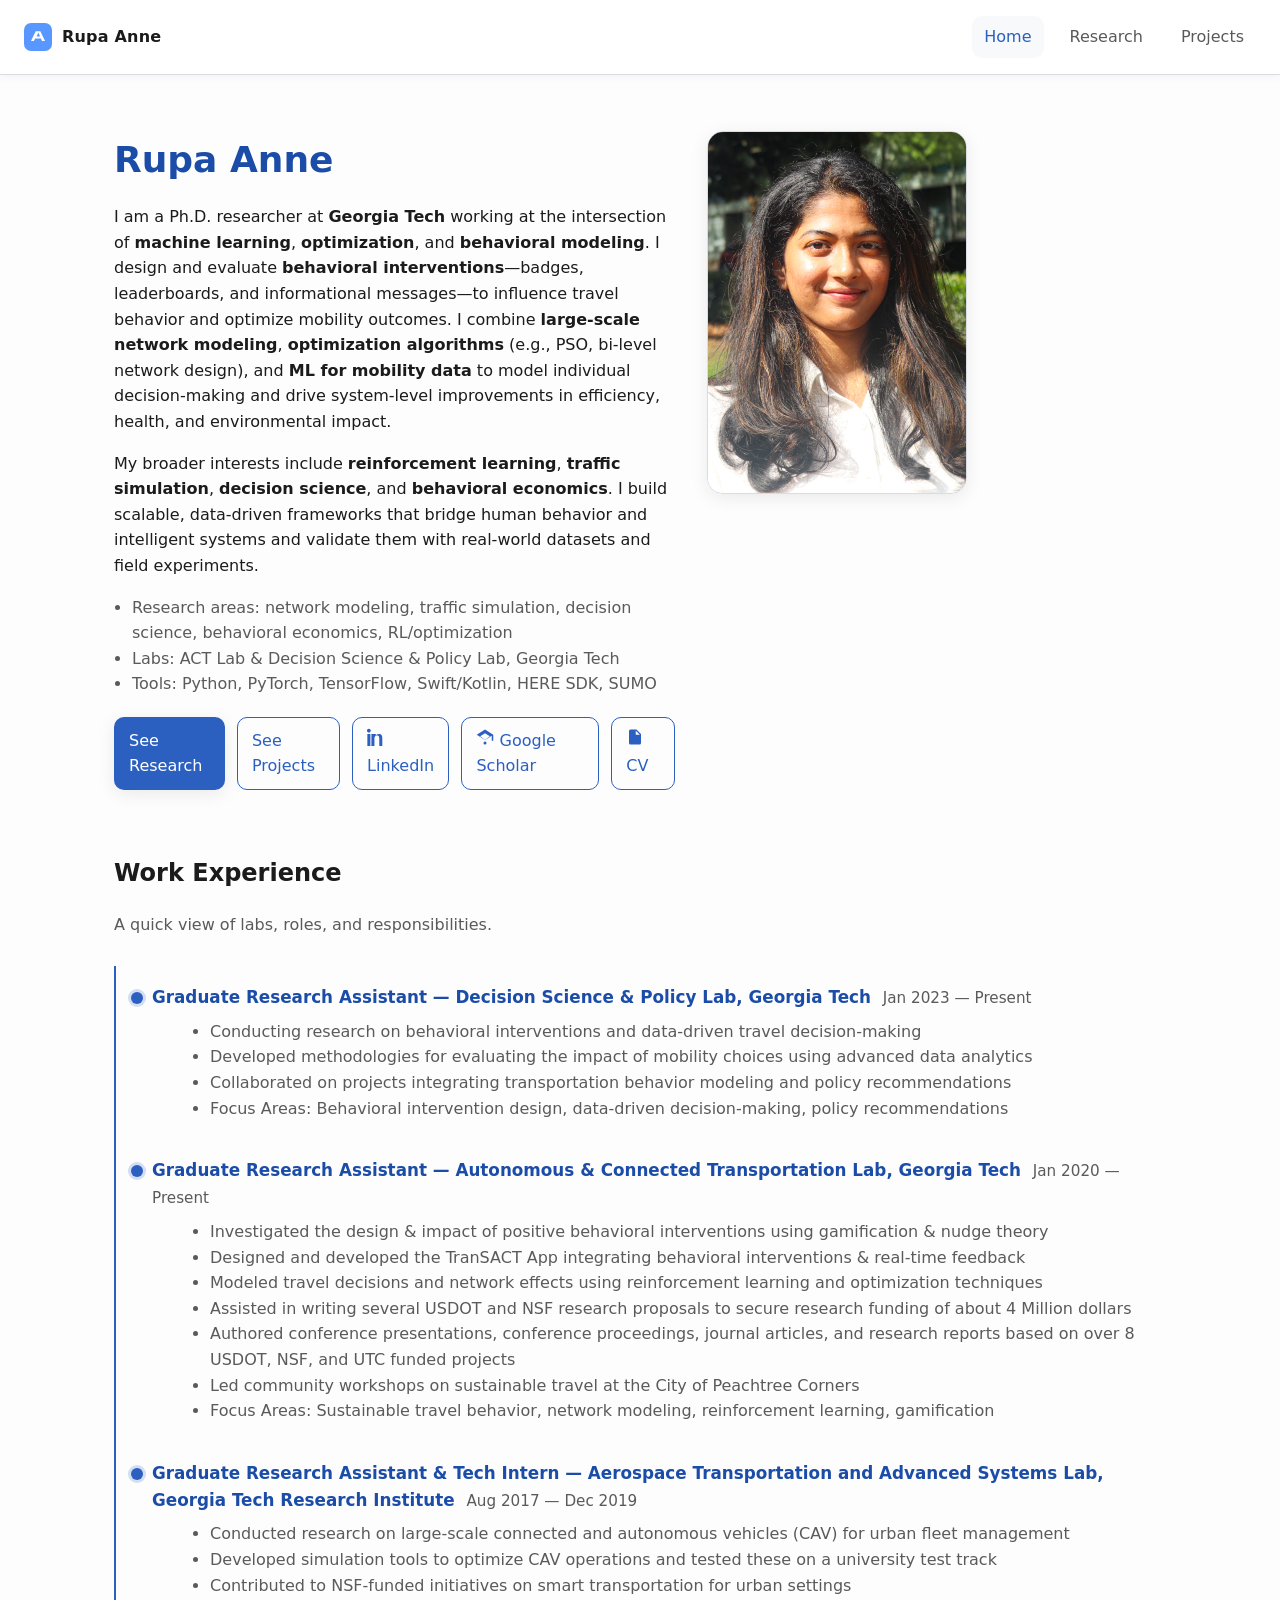
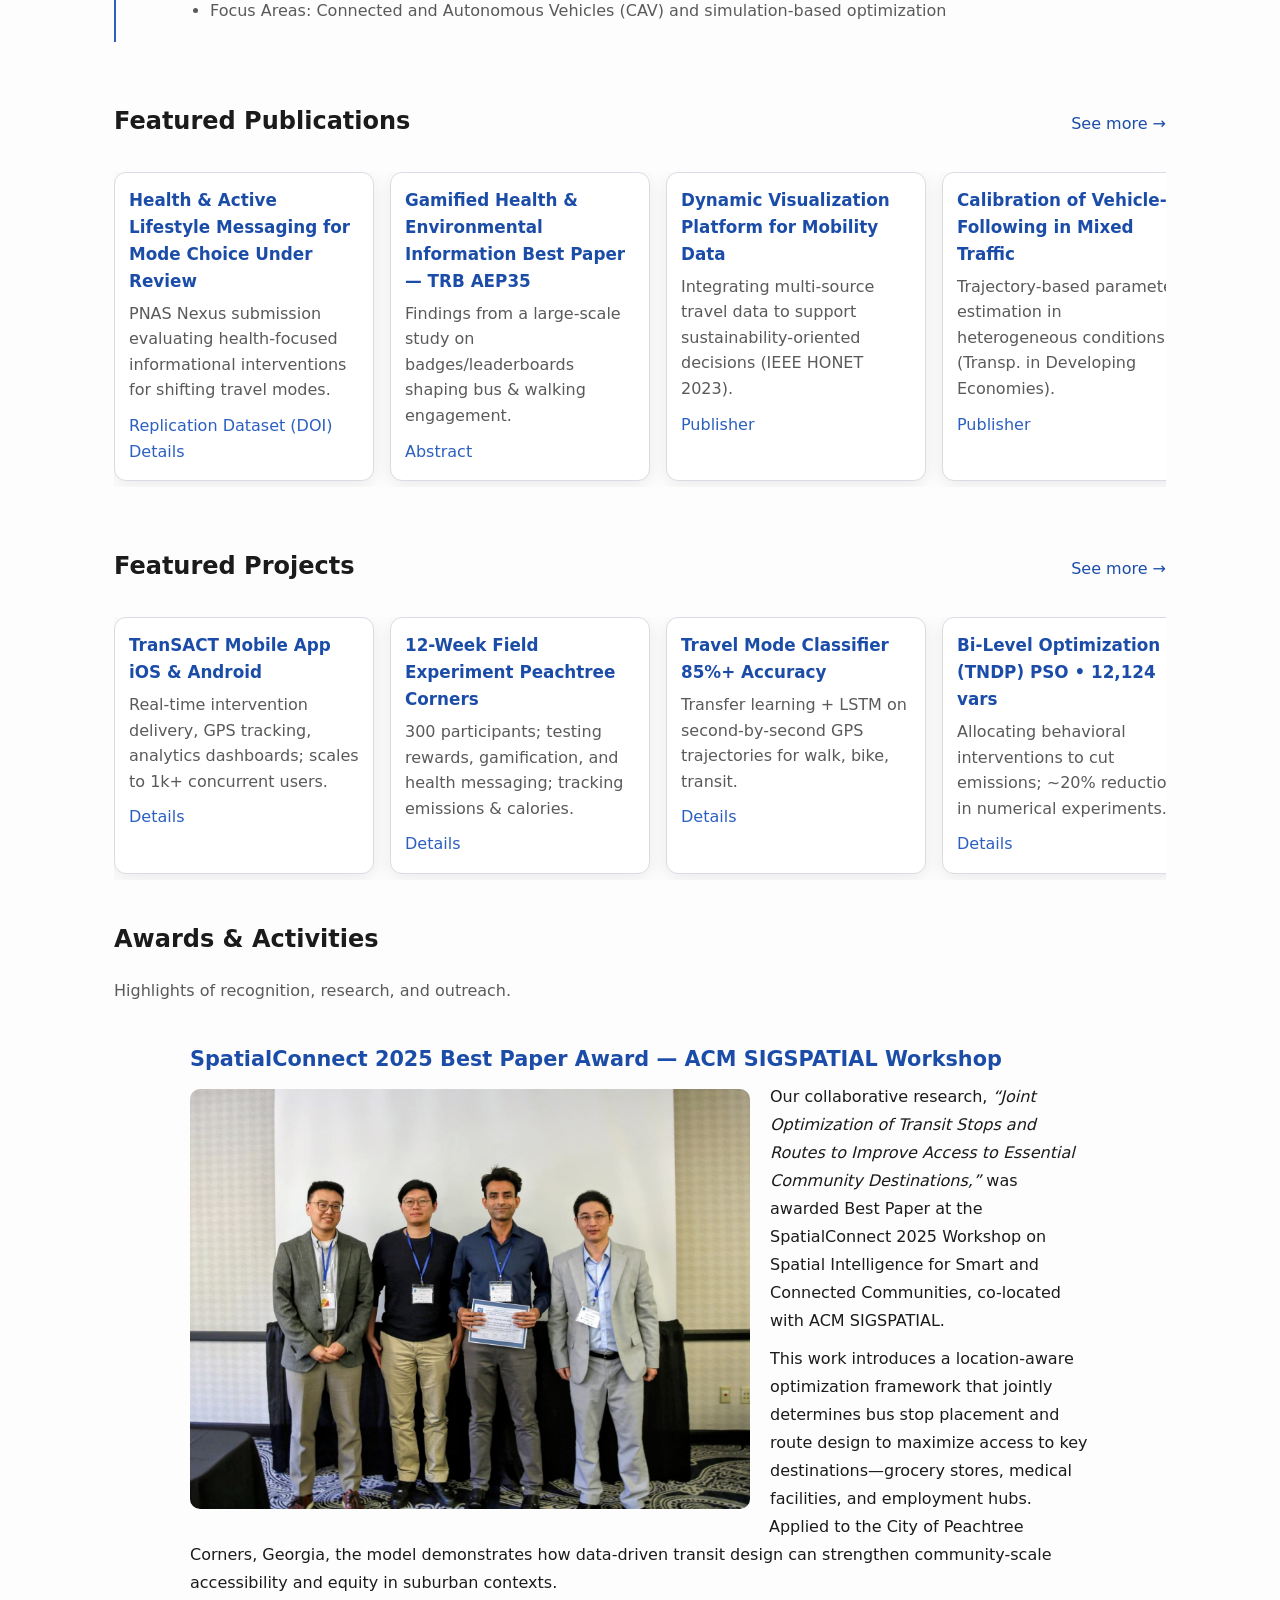
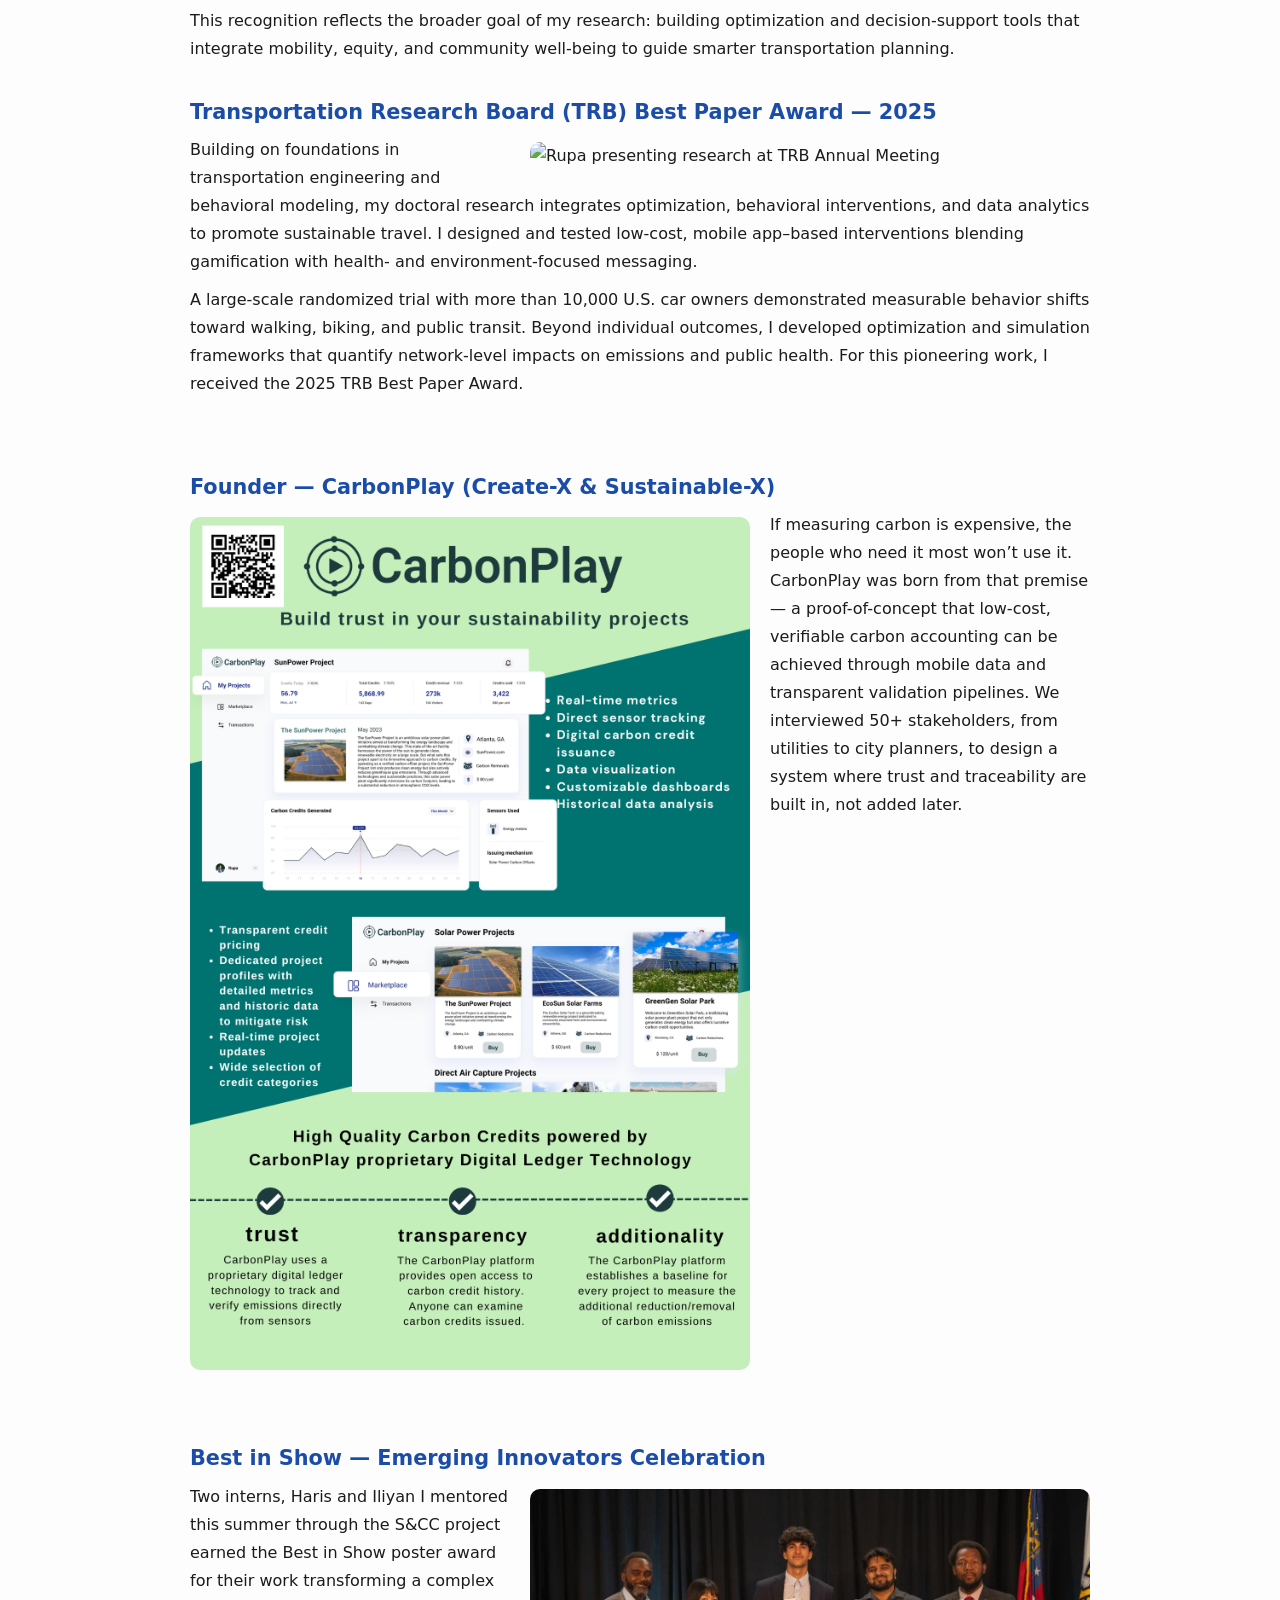
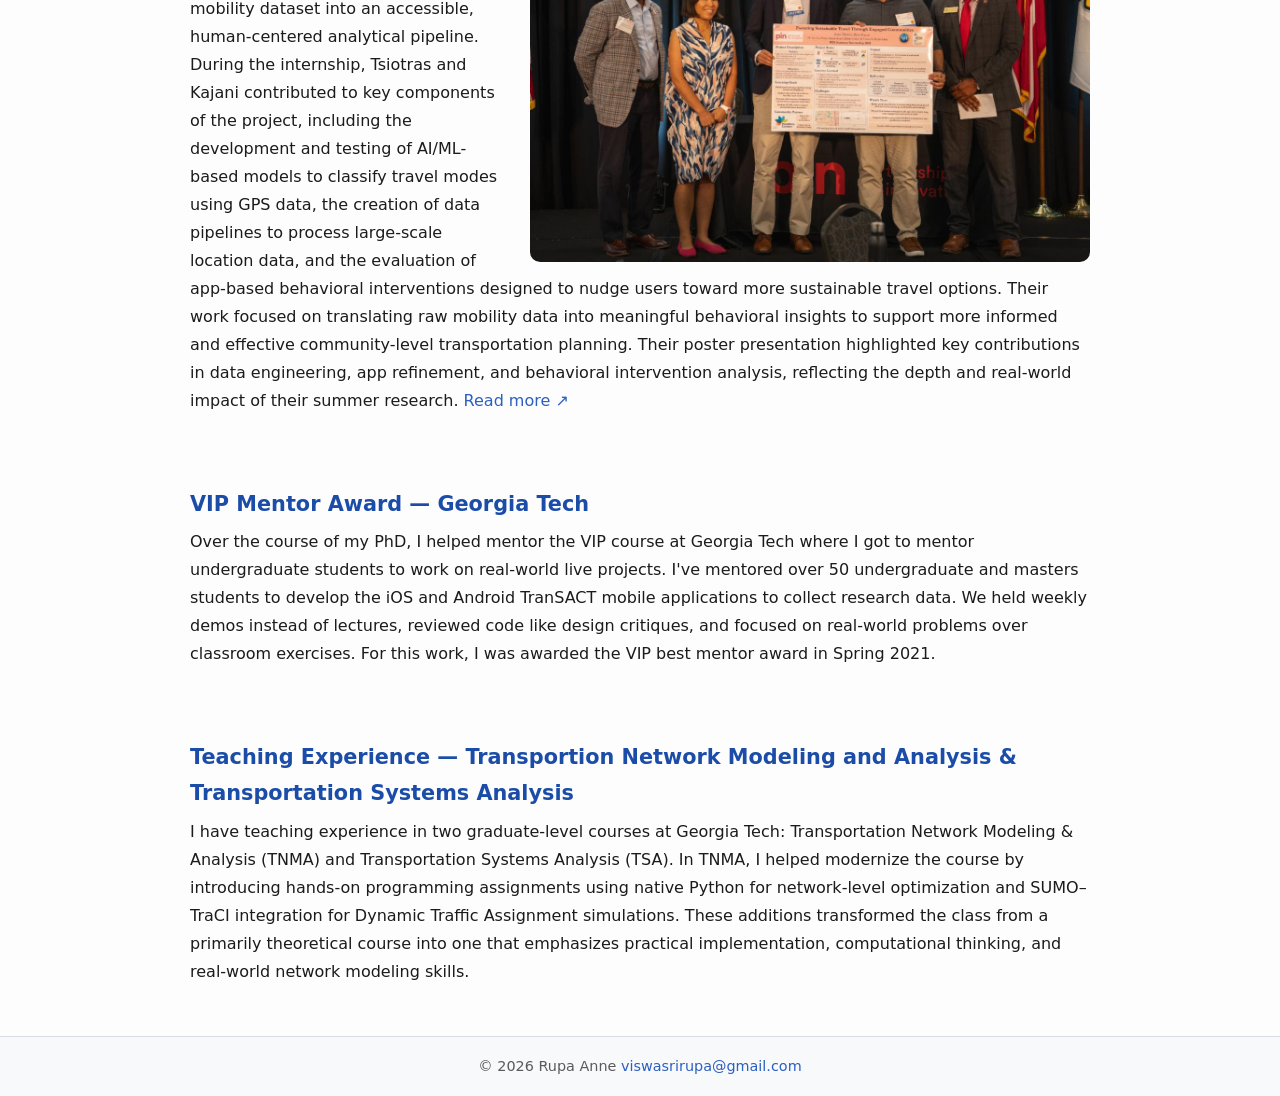
==== index.html @ 9911a175 "Initial commit" ====
<!doctype html>
<html lang="en">
<head>
  <meta charset="utf-8" />
  <meta name="viewport" content="width=device-width, initial-scale=1" />
  <title>Rupa Anne — Portfolio</title>
  <meta name="description" content="Georgia Tech PhD — research, projects, and publications in behavioral interventions, mobility, and optimization." />
  <link rel="preload" href="assets/logo.svg" as="image">
  <link rel="stylesheet" href="styles.css" />
  <link rel="icon" href="favicon.ico" />
  <meta property="og:title" content="Rupa Anne — Portfolio" />
  <meta property="og:description" content="Research, projects, publications." />
  <meta property="og:type" content="website" />
  <meta property="og:url" content="https://YOUR_USERNAME.github.io/" />

</head>
<body>
  <header class="site-header">
    <a class="brand" href="index.html">
      <img src="assets/logo.svg" alt="" class="logo" />
      <span>Rupa Anne</span>
    </a>
    <nav class="nav">
      <a class="nav-link active" href="index.html">Home</a>
      <a class="nav-link" href="research.html">Research</a>
      <a class="nav-link" href="projects.html">Projects</a>
    </nav>
  </header>

  <main>
    <!-- Hero / Overview -->
    <section class="hero">
      <div class="hero-left">
        <h1>Rupa Anne</h1>
        <p style="margin: 16px 0;">
            I am a Ph.D. researcher at <strong>Georgia Tech</strong> working at the intersection of
            <strong>machine learning</strong>, <strong>optimization</strong>, and <strong>behavioral modeling</strong>.
            I design and evaluate <strong>behavioral interventions</strong>&mdash;badges, leaderboards, and informational
            messages&mdash;to influence travel behavior and optimize mobility outcomes. I combine
            <strong>large-scale network modeling</strong>, <strong>optimization algorithms</strong>
            (e.g., PSO, bi-level network design), and <strong>ML for mobility data</strong> to model individual decision-making
            and drive system-level improvements in efficiency, health, and environmental impact.
        </p>
        
        <p style="margin: 16px 0;">
            My broader interests include <strong>reinforcement learning</strong>, <strong>traffic simulation</strong>,
            <strong>decision science</strong>, and <strong>behavioral economics</strong>. I build scalable, data-driven
            frameworks that bridge human behavior and intelligent systems and validate them with real-world datasets
            and field experiments.
        </p>
        <ul class="quick-facts">
          <li>Research areas: network modeling, traffic simulation, decision science, behavioral economics, RL/optimization</li>
          <li>Labs: ACT Lab & Decision Science & Policy Lab, Georgia Tech</li>
          <li>Tools: Python, PyTorch, TensorFlow, Swift/Kotlin, HERE SDK, SUMO</li>
        </ul>
        <div class="cta-row">
          <a class="btn btn-primary" href="research.html">See Research</a>
          <a class="btn btn-outline" href="projects.html">See Projects</a>
          <!-- LinkedIn -->
          <a class="btn btn-icon" href="https://www.linkedin.com/in/viswasrirupaanne" target="_blank">
            <svg xmlns="http://www.w3.org/2000/svg" width="18" height="18" viewBox="0 0 24 24" fill="currentColor">
              <path d="M4.98 3.5C4.98 4.88 3.87 6 2.5 6S0 4.88 0 3.5 1.12 1 2.5 1 4.98 2.12 4.98 3.5zM.5 8h4v16h-4V8zm7.5 0h3.8v2.2h.1c.5-1 1.8-2.2 3.8-2.2 4 0 4.7 2.6 4.7 6v10h-4v-9c0-2.2 0-5-3.1-5s-3.4 2.4-3.4 4.9v9.1h-4V8z"/>
            </svg>
            LinkedIn
          </a>

          <!-- Google Scholar -->
          <a class="btn btn-icon" href="https://scholar.google.com/citations?user=IGZ0QU8AAAAJ&hl=en" target="_blank">
            <svg xmlns="http://www.w3.org/2000/svg" width="18" height="18" fill="currentColor" viewBox="0 0 24 24">
              <path d="M12 2L1 9l11 7 9-5.73V17h2V9L12 2zm0 13.5L5.5 11 12 7l6.5 4L12 15.5z"/>
              <circle cx="12" cy="20" r="2"/>
            </svg>
            Google Scholar
          </a>

          <!-- CV -->
          <a class="btn btn-icon" href="assets/CV.pdf" target="_blank">
            <svg xmlns="http://www.w3.org/2000/svg" width="18" height="18" fill="currentColor" viewBox="0 0 24 24">
              <path d="M14 2H6a2 2 0 0 0-2 2v16a2 2 0 0 0 2 2h12a2 2 0 0 0 2-2V8l-6-6zM13 9V3.5L18.5 9H13z"/>
            </svg>
            CV
          </a>
        </div>
      </div>
      <div class="hero-right">
        <img src="assets/avatar.png" alt="Portrait of Rupa Anne" class="avatar"/>
      </div>
    </section>

    <!-- Work Experience Timeline -->
    <section class="section">
      <div class="section-head">
        <h2>Work Experience</h2>
        <p class="muted">A quick view of labs, roles, and responsibilities.</p>
      </div>
      <div class="timeline">
        <!-- One item per experience; newest first -->
        <article class="tl-item">
          <div class="dot" aria-hidden="true"></div>
          <div class="tl-content">
            <h3>Graduate Research Assistant — Decision Science &amp; Policy Lab, Georgia Tech <span class="when">Jan 2023 — Present</span></h3>
            <ul>
              <li>Conducting research on behavioral interventions and data-driven travel decision-making</li>
              <li>Developed methodologies for evaluating the impact of mobility choices using advanced data analytics</li>
              <li>Collaborated on projects integrating transportation behavior modeling and policy recommendations</li>
              <li>Focus Areas: Behavioral intervention design, data-driven decision-making, policy recommendations</li>
            </ul>
          </div>
        </article>
        <article class="tl-item">
          <div class="dot" aria-hidden="true"></div>
          <div class="tl-content">
            <h3>Graduate Research Assistant — Autonomous &amp; Connected Transportation Lab, Georgia Tech <span class="when">Jan 2020 — Present</span></h3>
            <ul>
              <li>Investigated the design & impact of positive behavioral interventions using gamification & nudge theory</li>
              <li>Designed and developed the TranSACT App integrating behavioral interventions & real-time feedback</li>
              <li>Modeled travel decisions and network effects using reinforcement learning and optimization techniques</li>
              <li>Assisted in writing several USDOT and NSF research proposals to secure research funding of about 4 Million dollars</li>
              <li>Authored conference presentations, conference proceedings, journal articles, and research reports based on over 8 USDOT, NSF, and UTC funded projects</li>
              <li>Led community workshops on sustainable travel at the City of Peachtree Corners</li>
              <li>Focus Areas: Sustainable travel behavior, network modeling, reinforcement learning, gamification</li>
            </ul>
          </div>
        </article>
        <article class="tl-item">
          <div class="dot" aria-hidden="true"></div>
          <div class="tl-content">
            <h3>Graduate Research Assistant &amp; Tech Intern — Aerospace Transportation and Advanced Systems Lab, Georgia Tech Research Institute <span class="when">Aug 2017 — Dec 2019</span></h3>
            <ul>
              <li>Conducted research on large-scale connected and autonomous vehicles (CAV) for urban fleet management</li>
              <li>Developed simulation tools to optimize CAV operations and tested these on a university test track</li>
              <li>Contributed to NSF-funded initiatives on smart transportation for urban settings</li>
              <li>Focus Areas: Connected and Autonomous Vehicles (CAV) and simulation-based optimization</li>
            </ul>
          </div>
        </article>
      </div>
    </section>

    <!-- Featured Publications (horizontal scroll) -->
    <section class="section">
      <div class="section-head row-between">
        <h2>Featured Publications</h2>
        <a class="see-more" href="research.html">See more →</a>
      </div>
      <div class="h-scroll" role="region" aria-label="Featured publications">
        <!-- Card 1: PNAS Nexus submission + dataset -->
        <article class="card">
          <div class="card-body">
            <h3 class="card-title">
              Health &amp; Active Lifestyle Messaging for Mode Choice
              <span class="badge">Under Review</span>
            </h3>
            <p class="card-text">PNAS Nexus submission evaluating health-focused informational interventions for shifting travel modes.</p>
            <div class="card-actions">
              <a class="btn btn-link" href="https://doi.org/10.7910/DVN/Y8HFXW" target="_blank" rel="noopener">Replication Dataset (DOI)</a>
              <a class="btn btn-link" href="research.html#peer-reviewed-journal-articles">Details</a>
            </div>
          </div>
        </article>

        <!-- Card 2: TRB Best Paper -->
        <article class="card">
          <div class="card-body">
            <h3 class="card-title">
              Gamified Health &amp; Environmental Information
              <span class="badge">Best Paper — TRB AEP35</span>
            </h3>
            <p class="card-text">Findings from a large-scale study on badges/leaderboards shaping bus &amp; walking engagement.</p>
            <a class="btn btn-link" href="research.html#conference-papers--presentations">Abstract</a>
          </div>
        </article>

        <!-- Card 3: IEEE HONET 2023 -->
        <article class="card">
          <div class="card-body">
            <h3 class="card-title">Dynamic Visualization Platform for Mobility Data</h3>
            <p class="card-text">Integrating multi-source travel data to support sustainability-oriented decisions (IEEE HONET 2023).</p>
            <a class="btn btn-link" href="research.html#conference-papers--presentations">Publisher</a>
          </div>
        </article>

        <!-- Card 4: Vehicle-following calibration -->
        <article class="card">
          <div class="card-body">
            <h3 class="card-title">Calibration of Vehicle-Following in Mixed Traffic</h3>
            <p class="card-text">Trajectory-based parameter estimation in heterogeneous conditions (Transp. in Developing Economies).</p>
            <a class="btn btn-link" href="research.html#peer-reviewed-journal-articles">Publisher</a>
          </div>
        </article>
      </div>
    </section>

    <!-- Featured Projects (horizontal scroll) -->
    <section class="section">
      <div class="section-head row-between">
        <h2>Featured Projects</h2>
        <a class="see-more" href="projects.html">See more →</a>
      </div>
      <div class="h-scroll" role="region" aria-label="Featured projects">
        <!-- Card: TranSACT -->
        <article class="card">
          <!-- <img class="card-media" src="assets/thumbs/transact.jpg" alt="TranSACT app screenshot (placeholder)" /> -->
          <div class="card-body">
            <h3 class="card-title">
              TranSACT Mobile App
              <span class="badge">iOS &amp; Android</span>
            </h3>
            <p class="card-text">Real-time intervention delivery, GPS tracking, analytics dashboards; scales to 1k+ concurrent users.</p>
            <a class="btn btn-link" href="projects.html#transact">Details</a>
          </div>
        </article>

        <!-- Card: Field Experiment -->
        <article class="card">
          <!-- <img class="card-media" src="assets/thumbs/field-experiment.jpg" alt="TranSACT field experiment thumbnail (placeholder)" /> -->
          <div class="card-body">
            <h3 class="card-title">
              12-Week Field Experiment
              <span class="badge">Peachtree Corners</span>
            </h3>
            <p class="card-text">300 participants; testing rewards, gamification, and health messaging; tracking emissions &amp; calories.</p>
            <a class="btn btn-link" href="projects.html#field-experiment">Details</a>
          </div>
        </article>

        <!-- Card: Mode Classifier -->
        <article class="card">
          <!-- <img class="card-media" src="assets/thumbs/tl-classifier.jpg" alt="Transfer learning classifier thumbnail (placeholder)" /> -->
          <div class="card-body">
            <h3 class="card-title">
              Travel Mode Classifier
              <span class="badge">85%+ Accuracy</span>
            </h3>
            <p class="card-text">Transfer learning + LSTM on second-by-second GPS trajectories for walk, bike, transit.</p>
            <a class="btn btn-link" href="projects.html#mode-classifier">Details</a>
          </div>
        </article>

        <!-- Card: Bi-level Optimization -->
        <article class="card">
          <!-- <img class="card-media" src="assets/thumbs/tndp.jpg" alt="Optimization network thumbnail (placeholder)" /> -->
          <div class="card-body">
            <h3 class="card-title">
              Bi-Level Optimization (TNDP)
              <span class="badge">PSO • 12,124 vars</span>
            </h3>
            <p class="card-text">Allocating behavioral interventions to cut emissions; ~20% reduction in numerical experiments.</p>
            <a class="btn btn-link" href="projects.html#tndp">Details</a>
          </div>
        </article>

        <!-- Card: RL in SUMO -->
        <article class="card">
          <!-- <img class="card-media" src="assets/thumbs/sumo-rl.jpg" alt="SUMO RL thumbnail (placeholder)" /> -->
          <div class="card-body">
            <h3 class="card-title">
              RL-Based Dynamic Interventions
              <span class="badge">SUMO • DDPG</span>
            </h3>
            <p class="card-text">Personalized interventions every 15 minutes; ~15% efficiency gain &amp; ~25% CO₂ reduction (sim).</p>
            <a class="btn btn-link" href="projects.html#sumo-rl">Details</a>
          </div>
        </article>
      </div>
    </section>

    <!-- Awards & Activities -->
    <section class="section" id="awards">
      <div class="section-head">
        <h2>Awards &amp; Activities</h2>
        <p class="muted">Highlights of recognition, research, and outreach.</p>
      </div>

      <div class="narratives">
        <article class="narrative-entry">
          <h3>SpatialConnect 2025 Best Paper Award — ACM SIGSPATIAL Workshop</h3>
          <img src="assets/awards/spatialconnect-best-paper-2025.png"
               alt="Presenting award-winning transit optimization research at SpatialConnect 2025">
          <p>
            Our collaborative research, <em>“Joint Optimization of Transit Stops and Routes to Improve Access to Essential Community
            Destinations,”</em> was awarded Best Paper at the SpatialConnect 2025 Workshop on Spatial Intelligence for Smart and Connected
            Communities, co-located with ACM SIGSPATIAL.
          </p>
          <p>
            This work introduces a location-aware optimization framework that jointly determines bus stop placement and route design to
            maximize access to key destinations—grocery stores, medical facilities, and employment hubs. Applied to the City of Peachtree
            Corners, Georgia, the model demonstrates how data-driven transit design can strengthen community-scale accessibility and
            equity in suburban contexts.
          </p>
          <p>
            This recognition reflects the broader goal of my research: building optimization and decision-support tools that integrate
            mobility, equity, and community well-being to guide smarter transportation planning.
          </p>
        </article>
      </div>

      <div class="narratives">
        <article class="narrative-entry">
          <h3>Transportation Research Board (TRB) Best Paper Award — 2025</h3>
          <img src="assets/awards/trb-best-paper-2025.png" class="right" alt="Rupa presenting research at TRB Annual Meeting">
          <p>
            Building on foundations in transportation engineering and behavioral modeling,
            my doctoral research integrates optimization, behavioral interventions, and data analytics to promote sustainable travel.
            I designed and tested low-cost, mobile app–based interventions blending gamification with health- and environment-focused messaging.
          </p>
          <p>
            A large-scale randomized trial with more than 10,000 U.S. car owners demonstrated measurable behavior shifts toward walking,
            biking, and public transit. Beyond individual outcomes, I developed optimization and simulation frameworks that quantify
            network-level impacts on emissions and public health. For this pioneering work, I received the 2025 TRB Best Paper Award.
          </p>
        </article>

        <article class="narrative-entry">
          <h3>Founder — CarbonPlay (Create-X &amp; Sustainable-X)</h3>
          <img src="assets/carbonplay.png" alt="Whiteboard sketches from CarbonPlay concept">
          <p>
            If measuring carbon is expensive, the people who need it most won’t use it.
            CarbonPlay was born from that premise — a proof-of-concept that low-cost, verifiable carbon accounting can be achieved through
            mobile data and transparent validation pipelines. We interviewed 50+ stakeholders, from utilities to city planners, to design
            a system where trust and traceability are built in, not added later.
          </p>
        </article>

        <article class="narrative-entry">
          <h3>Best in Show — Emerging Innovators Celebration</h3>
          <img src="assets/awards/pin-intern-award-2025.jpg" class="right" alt="PIN Intern Award">
          <p>
            Two interns, Haris and Iliyan I mentored this summer through the S&CC project earned the Best in Show poster award for their work transforming a complex mobility dataset into an accessible, human-centered analytical pipeline. 
            During the internship, Tsiotras and Kajani contributed to key components of the project, including the development and testing of AI/ML-based models to classify travel modes using GPS data, the creation of data pipelines to process large-scale location data, and the evaluation of app-based behavioral interventions designed to nudge users toward more sustainable travel options. 
            Their work focused on translating raw mobility data into meaningful behavioral insights to support more informed and effective community-level transportation planning. Their poster presentation highlighted key contributions in data engineering, app refinement, and behavioral intervention analysis, reflecting the depth and real-world impact of their summer research.
            <a href="https://www.isye.gatech.edu/news/isye-undergraduates-earn-top-honors-emerging-innovators-celebration" target="_blank">Read more ↗</a>
          </p>
        </article>

        <article class="narrative-entry">
          <h3>VIP Mentor Award — Georgia Tech</h3>
          <p>
            Over the course of my PhD, I helped mentor the VIP course at Georgia Tech where I got to mentor undergraduate students to work on real-world live projects.
            I've mentored over 50 undergraduate and masters students to develop the iOS and Android TranSACT mobile applications to collect research data.
            We held weekly demos instead of lectures, reviewed code like design critiques, and focused on real-world problems
            over classroom exercises. 
            For this work, I was awarded the VIP best mentor award in Spring 2021. 
          </p>
        </article>

        <article class="narrative-entry">
          <h3>Teaching Experience — Transportion Network Modeling and Analysis & Transportation Systems Analysis</h3>
          <p>
            I have teaching experience in two graduate-level courses at Georgia Tech: Transportation Network Modeling & Analysis (TNMA) and Transportation Systems Analysis (TSA). 
            In TNMA, I helped modernize the course by introducing hands-on programming assignments using native Python for network-level optimization and SUMO–TraCI integration for Dynamic Traffic Assignment simulations. 
            These additions transformed the class from a primarily theoretical course into one that emphasizes practical implementation, computational thinking, and real-world network modeling skills.
          </p>
        </article>
      </div>
    </section>
  </main>

  <footer class="site-footer">
    © <span id="year"></span> Rupa Anne <a href="mailto:viswasrirupa@gmail.com">viswasrirupa@gmail.com</a>
  </footer>

  <script src="script.js"></script>
</body>
</html>
---- styles.css ----
/* ----- Theme: clean, white with blue accents ----- */
:root{
    --bg: #fdfdfd;
    --panel: #f8f9fb;
    --elev: #f0f2f7;
    --text: #1b1b1b;
    --muted: #5a5a5a;
    --blue: #2b5fc0;
    --blue-2: #1b4da8;
    --card: #ffffff;
    --border: #d9dce3;
    --shadow: 0 4px 18px rgba(0,0,0,.08);
    --radius: 12px;
  }
  
  * { box-sizing: border-box; }
  html, body {
    margin: 0;
    padding: 0;
    background: var(--bg);
    color: var(--text);
    font-family: "Inter", system-ui, -apple-system, Segoe UI, Roboto, Helvetica, Arial, sans-serif;
    line-height: 1.6;
  }
  
  a { color: var(--blue); text-decoration: none; }
  a:hover { text-decoration: underline; }
  
  .site-header{
    position: sticky; top: 0; z-index: 40;
    display: flex; align-items: center; justify-content: space-between;
    padding: 16px 24px;
    background: rgba(255,255,255,0.92);
    backdrop-filter: blur(8px);
    border-bottom: 1px solid var(--border);
    box-shadow: 0 2px 8px rgba(0,0,0,.05);
  }
  
  .brand{
    display:flex; gap:10px; align-items:center;
    font-weight:700; letter-spacing:.2px;
    color: var(--text);
  }
  .logo{ width:28px; height:28px; opacity:.85; }
  .nav{ display:flex; gap: 14px; }
  .nav-link{
    padding:8px 12px;
    border-radius:10px;
    color: var(--muted);
  }
  .nav-link.active, .nav-link:hover{
    background: var(--panel);
    color: var(--blue);
  }
  
  .hero{
    display:grid;
    grid-template-columns: 1.1fr .9fr;
    gap: 32px;
    padding: 56px 24px 24px;
    max-width:1100px;
    margin: 0 auto;
  }
  .hero h1{ margin: 0 0 8px; font-size: clamp(24px, 4vw, 36px); color: var(--blue-2);}
  .lead{ font-size: 1.05rem; color: var(--muted); }
  .quick-facts{ margin:16px 0 20px; padding-left: 18px; color: var(--muted); }
  .cta-row{ display:flex; gap:12px; }
  
  .btn{
    display:inline-block;
    padding: 10px 14px;
    border-radius: 10px;
    border: 1px solid var(--blue);
    font-weight:500;
  }
  .btn-primary{
    background: var(--blue);
    color:white;
    box-shadow: var(--shadow);
    border-color: transparent;
  }
  .btn-primary:hover{ background: var(--blue-2); }
  .btn-outline{ color: var(--blue); background: transparent; }
  .btn-link{ padding:0; border:none; color: var(--blue); }
  .see-more{ color: var(--blue-2); font-weight:500; }
  .avatar{
    width: 260px; max-width: 100%;
    border-radius: 16px;
    border:1px solid var(--border);
    box-shadow: var(--shadow);
    justify-self: end;
  }
  
  .section{ max-width:1100px; margin: 40px auto; padding: 0 24px; }
  .section-head{ margin-bottom: 12px; }
  .row-between{ display:flex; justify-content: space-between; align-items: baseline; gap: 16px; }
  .muted{ color: var(--muted); }
  
  /* Timeline */
  .timeline{ position:relative; margin: 28px 0 0; padding-left: 22px; border-left: 2px solid var(--blue); }
  .tl-item{ position: relative; padding: 18px 0 18px 14px; }
  .tl-item .dot{
    position:absolute; width:12px; height:12px;
    background: var(--blue); border-radius:50%;
    left:-7px; top:26px; box-shadow: 0 0 0 3px rgba(43,95,192,.2);
  }
  .tl-item .when{ color: var(--muted); font-weight: 500; font-size: .95rem; margin-left: 6px; }
  .tl-content h3{ margin:0 0 6px; font-size:1.05rem; color: var(--blue-2); }
  .tl-content ul{ margin: 8px 0 0 18px; color: var(--muted); }
  
  /* Horizontal scroll lists */
  .h-scroll{
    display:grid; grid-auto-flow: column; grid-auto-columns: minmax(260px, 1fr);
    gap: 16px; overflow-x: auto; scroll-snap-type: x mandatory; padding-bottom: 6px;
  }
  .h-scroll:focus-within { outline: 2px dashed var(--blue); outline-offset: 4px; }
  
  .card{
    background: var(--card);
    border:1px solid var(--border);
    border-radius: var(--radius);
    scroll-snap-align: start;
    box-shadow: var(--shadow);
    min-height: 210px;
    display:flex; flex-direction:column;
  }
  .card-media{
    width:100%; height:148px; object-fit:cover;
    border-top-left-radius: var(--radius);
    border-top-right-radius: var(--radius);
    border-bottom:1px solid var(--border);
  }
  .card-body{ padding: 14px 14px 16px; }
  .card-title{ margin:0 0 6px; font-size: 1.05rem; color: var(--blue-2);}
  .card-text{ color: var(--muted); margin:0 0 10px; }
  
  /* Projects page */
  .page h1{ margin-top: 0; }
  .project{ margin: 12px 0 24px; }
  .project-media img{
    width:100%; max-width: 820px;
    border-radius: 14px;
    border:1px solid var(--border);
    box-shadow: var(--shadow);
  }
  .project-links{ display:flex; gap:12px; padding-left:18px; }
  
  /* Footer */
  .site-footer{
    border-top:1px solid var(--border);
    background: var(--panel);
    margin-top: 36px;
    padding: 18px 24px;
    text-align:center;
    color: var(--muted);
    font-size: 0.9rem;
  }
  
  /* Small screens */
  @media (max-width: 860px){
    .hero{ grid-template-columns: 1fr; }
    .hero-right{ order: -1; }
    .avatar{ justify-self: start; }
  }

    /* === Awards: stacked narrative layout (no horizontal scroll) === */
  .awards-list { 
    display: grid; 
    gap: 28px; 
    max-width: 1100px; 
    margin: 16px auto 0; 
  }

  .award-item { 
    display: grid; 
    grid-template-columns: 180px 1fr; 
    gap: 20px; 
    align-items: start; 
    background: var(--card); 
    border: 1px solid var(--border); 
    border-radius: var(--radius); 
    padding: 18px; 
    box-shadow: var(--shadow);
  }

  .award-thumb { 
    width: 180px; 
    height: 180px; 
    object-fit: cover; 
    border-radius: 10px; 
    border: 1px solid var(--border);
  }

  .award-content h3 { 
    margin: 0 0 8px; 
    font-size: 1.1rem; 
    color: var(--blue-2);
  }

  .award-content p { 
    margin: 0 0 10px; 
    color: var(--text);
  }

  .award-content ul { 
    margin: 0; 
    padding-left: 18px; 
    color: var(--muted);
  }
  .award-content li { margin: 4px 0; }

  /* Optional: nicer <details> styling if you use it in awards */
  .award-content details { margin-top: 6px; }
  .award-content summary { cursor: pointer; font-weight: 600; color: var(--blue-2); }

  /* Mobile */
  @media (max-width: 760px){
    .award-item { grid-template-columns: 1fr; }
    .award-thumb { width: 100%; height: 200px; }
  }

  .stories { display: grid; gap: 28px; max-width: 1100px; margin: 8px auto 0; }
  .story-entry { background: var(--card, #fff); border: 1px solid var(--border, #d9dce3); border-radius: var(--radius, 12px); padding: 18px; box-shadow: var(--shadow, 0 4px 18px rgba(0,0,0,.08)); }
  .story-title { margin: 0 0 8px; font-size: 1.15rem; color: var(--blue-2, #1b4da8); }
  .story-body { margin: 0; line-height: 1.75; }
  .story-figure { /* wrapper for floated image */ }
  .story-media {
    width: 260px; height: auto; object-fit: cover; border-radius: 10px;
    border: 1px solid var(--border, #d9dce3); box-shadow: var(--shadow, 0 4px 18px rgba(0,0,0,.08));
    margin: 4px 18px 10px 0; float: left; shape-outside: inset(0 round 10px);
  }
  .story-media.right { float: right; margin: 4px 0 10px 18px; }
  /* Compact variant for small screens */
  @media (max-width: 760px){
    .story-media, .story-media.right {
      float: none; display: block; width: 100%; max-width: 100%; margin: 0 0 12px 0; shape-outside: none;
    }
    .story-body { line-height: 1.7; }
  }
  /* Optional subtle meta line under title */
  .story-meta { margin: 2px 0 10px; color: var(--muted, #5a5a5a); font-size: .95rem; }
  /* Keep your existing .awards-list/.award-item styles unused; new layout uses .stories/.story-entry */

  /* --- Elegant narrative layout for Awards & Activities --- */
  .narratives {
    display: grid;
    gap: 40px;
    max-width: 900px;
    margin: 0 auto;
  }

  .narrative-entry {
    line-height: 1.75;
    color: var(--text);
  }

  .narrative-entry h3 {
    font-size: 1.3rem;
    color: var(--blue-2);
    margin-bottom: 6px;
  }

  .narrative-entry p {
    margin: 0 0 10px;
    color: var(--text);
  }

  .narrative-entry img {
    width: 560px;
    height: auto;
    border-radius: 10px;
    margin: 6px 20px 10px 0;
    float: left;
    object-fit: cover;
    shape-outside: inset(0 round 10px);
    opacity: 1 !important;
    filter: brightness(1) contrast(1) saturate(1) !important;
    mix-blend-mode: normal !important;
  }

  .narrative-entry img.right {
    float: right;
    margin: 6px 0 10px 20px;
    shape-outside: inset(0 round 10px);
  }

  .media-scroll {
    display: flex;
    gap: 1rem;
    overflow-x: auto;
    padding: 0.5rem 0;
  }
  
  .media-scroll img {
    max-height: 380px;      /* adjust based on your layout */
    height: auto;           /* keeps aspect ratio */
    width: auto;            /* prevents stretching */
    border-radius: 12px;
    flex: 0 0 auto;         /* ensures images don't shrink oddly */
    object-fit: contain;    /* ensures full image fits within the box */
  }  

  @media (max-width: 760px) {
    .narrative-entry img,
    .narrative-entry img.right {
      float: none;
      width: 100%;
      margin: 0 0 14px;
      shape-outside: none;
    }
  }
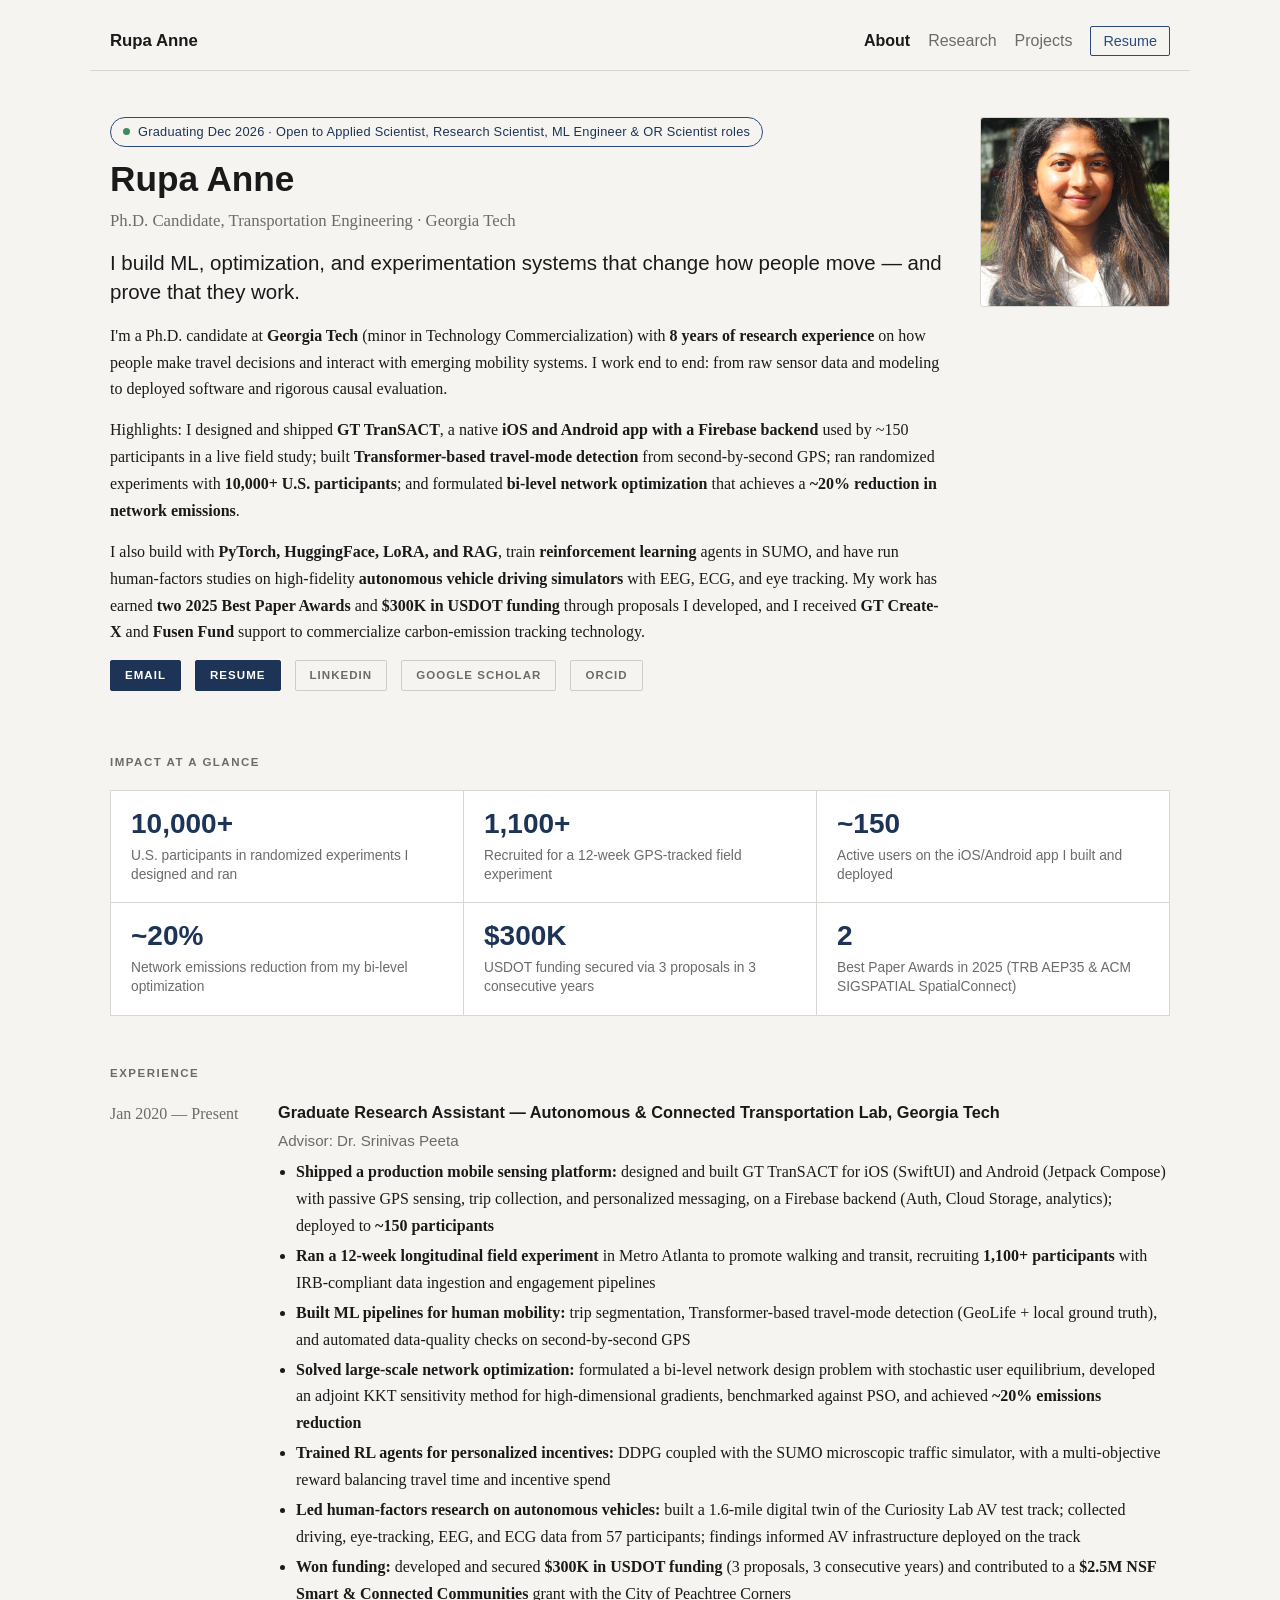
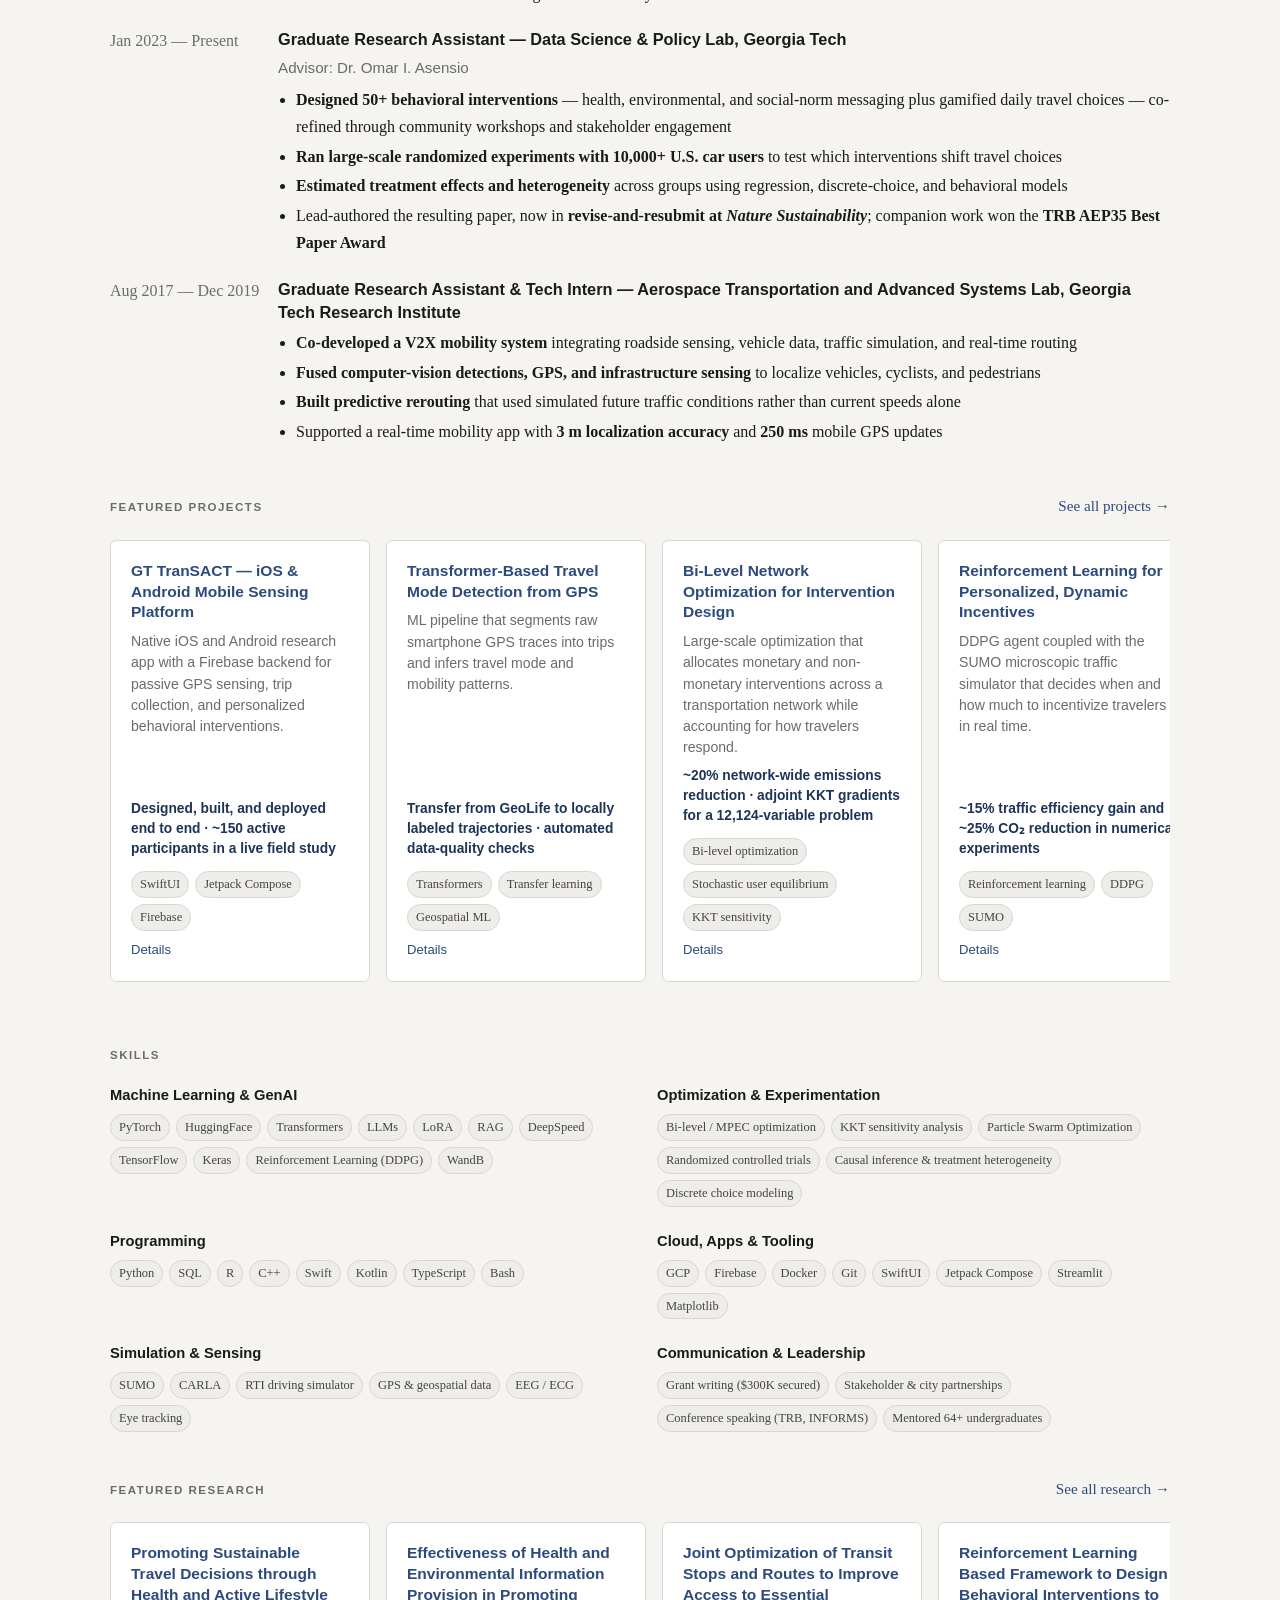
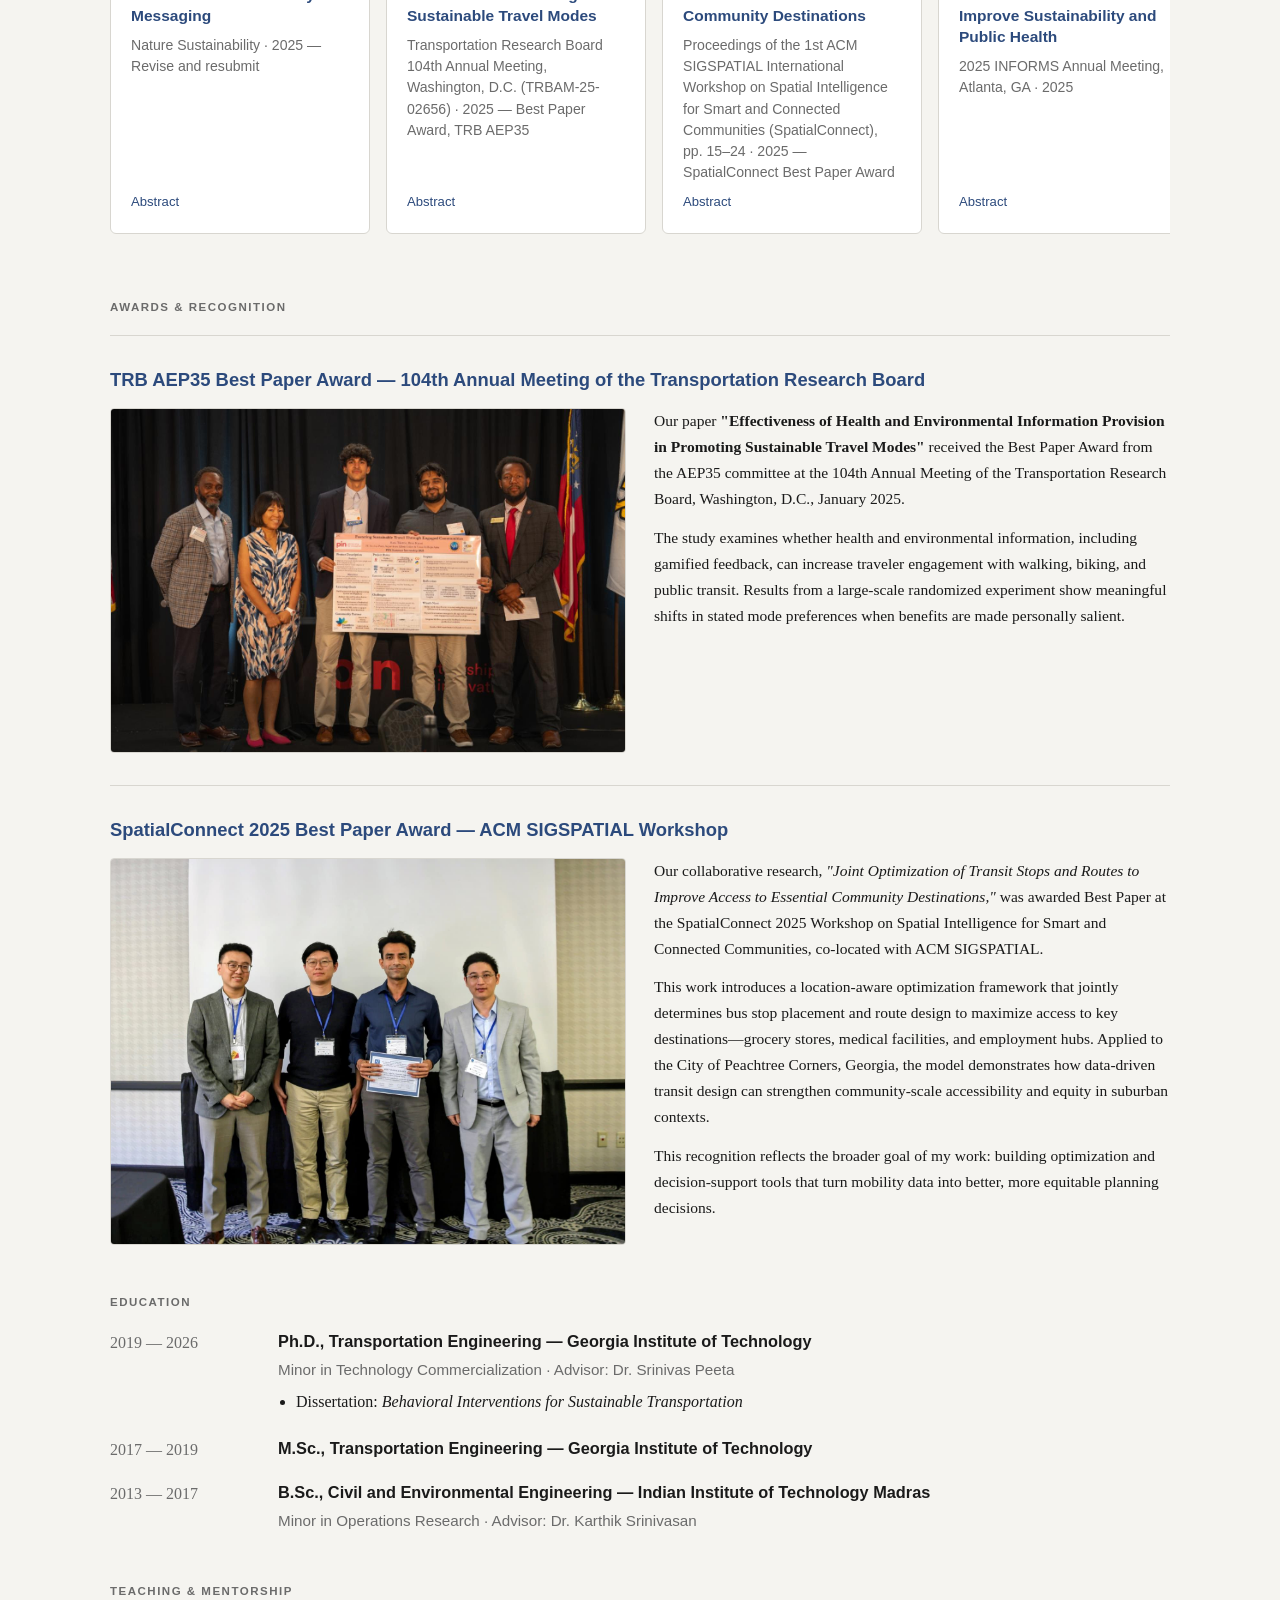
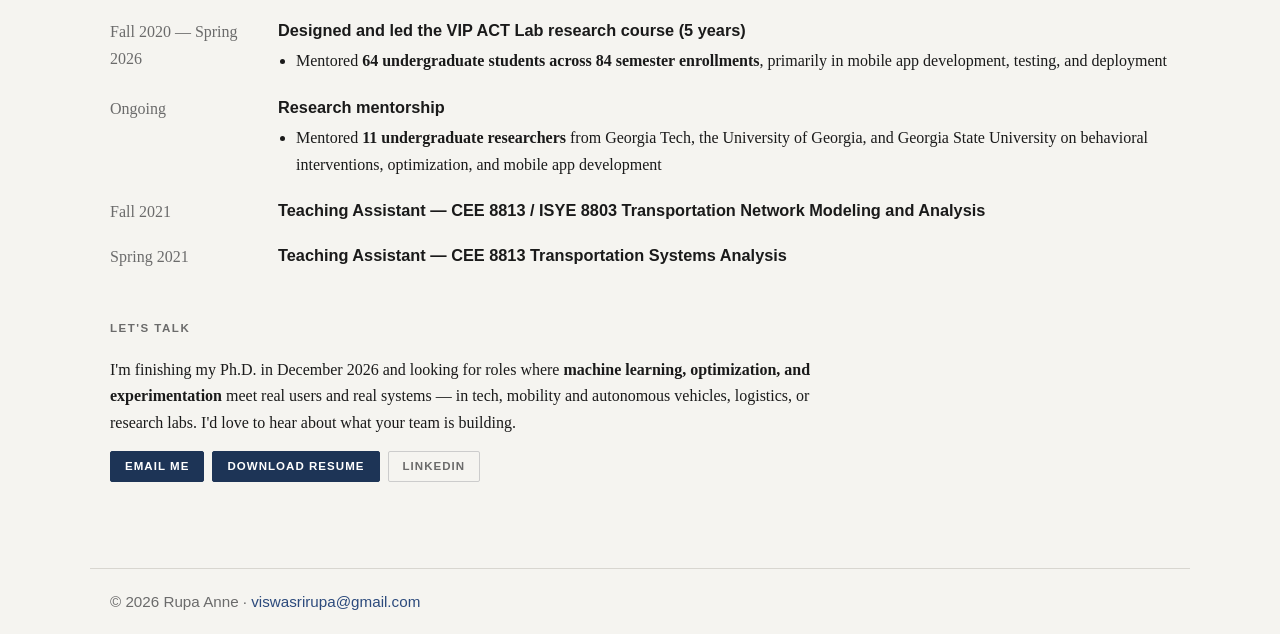
==== commit d0effb00: "updated details about resume" ====
--- a/index.html
+++ b/index.html
@@ -3,363 +3,96 @@
 <head>
   <meta charset="utf-8" />
   <meta name="viewport" content="width=device-width, initial-scale=1" />
-  <title>Rupa Anne — Portfolio</title>
-  <meta name="description" content="Georgia Tech PhD — research, projects, and publications in behavioral interventions, mobility, and optimization." />
-  <link rel="preload" href="assets/logo.svg" as="image">
+  <title>Rupa Anne — Applied ML, Optimization &amp; Behavioral Experimentation</title>
+  <meta name="description" content="Rupa Anne (Viswa Sri Rupa Anne) — Georgia Tech Ph.D. candidate building ML, optimization, and large-scale experimentation systems for human mobility. Open to Applied Scientist, Research Scientist, ML Engineer, and OR Scientist roles." />
+  <meta property="og:title" content="Rupa Anne — Applied ML, Optimization & Behavioral Experimentation" />
+  <meta property="og:description" content="Georgia Tech Ph.D. candidate: production mobile sensing app, Transformer-based GPS mode detection, 10,000+ participant RCTs, and bi-level network optimization. Two 2025 Best Paper Awards." />
+  <meta property="og:type" content="website" />
+  <meta property="og:url" content="https://viswasrirupa.github.io/" />
+  <meta property="og:image" content="https://viswasrirupa.github.io/assets/avatar.png" />
   <link rel="stylesheet" href="styles.css" />
   <link rel="icon" href="favicon.ico" />
-  <meta property="og:title" content="Rupa Anne — Portfolio" />
-  <meta property="og:description" content="Research, projects, publications." />
-  <meta property="og:type" content="website" />
-  <meta property="og:url" content="https://YOUR_USERNAME.github.io/" />
-
 </head>
-<body>
+<body data-page="home">
   <header class="site-header">
-    <a class="brand" href="index.html">
-      <img src="assets/logo.svg" alt="" class="logo" />
-      <span>Rupa Anne</span>
-    </a>
-    <nav class="nav">
-      <a class="nav-link active" href="index.html">Home</a>
+    <a class="brand" href="index.html">Rupa Anne</a>
+    <nav class="nav" aria-label="Primary navigation">
+      <a class="nav-link" href="index.html">About</a>
       <a class="nav-link" href="research.html">Research</a>
       <a class="nav-link" href="projects.html">Projects</a>
+      <a class="nav-link nav-cta" id="nav-resume" href="assets/Rupa_Anne_Resume.pdf" target="_blank" rel="noopener">Resume</a>
     </nav>
   </header>
 
-  <main>
-    <!-- Hero / Overview -->
-    <section class="hero">
-      <div class="hero-left">
-        <h1>Rupa Anne</h1>
-        <p style="margin: 16px 0;">
-            I am a Ph.D. researcher at <strong>Georgia Tech</strong> working at the intersection of
-            <strong>machine learning</strong>, <strong>optimization</strong>, and <strong>behavioral modeling</strong>.
-            I design and evaluate <strong>behavioral interventions</strong>&mdash;badges, leaderboards, and informational
-            messages&mdash;to influence travel behavior and optimize mobility outcomes. I combine
-            <strong>large-scale network modeling</strong>, <strong>optimization algorithms</strong>
-            (e.g., PSO, bi-level network design), and <strong>ML for mobility data</strong> to model individual decision-making
-            and drive system-level improvements in efficiency, health, and environmental impact.
-        </p>
-        
-        <p style="margin: 16px 0;">
-            My broader interests include <strong>reinforcement learning</strong>, <strong>traffic simulation</strong>,
-            <strong>decision science</strong>, and <strong>behavioral economics</strong>. I build scalable, data-driven
-            frameworks that bridge human behavior and intelligent systems and validate them with real-world datasets
-            and field experiments.
-        </p>
-        <ul class="quick-facts">
-          <li>Research areas: network modeling, traffic simulation, decision science, behavioral economics, RL/optimization</li>
-          <li>Labs: ACT Lab & Decision Science & Policy Lab, Georgia Tech</li>
-          <li>Tools: Python, PyTorch, TensorFlow, Swift/Kotlin, HERE SDK, SUMO</li>
-        </ul>
-        <div class="cta-row">
-          <a class="btn btn-primary" href="research.html">See Research</a>
-          <a class="btn btn-outline" href="projects.html">See Projects</a>
-          <!-- LinkedIn -->
-          <a class="btn btn-icon" href="https://www.linkedin.com/in/viswasrirupaanne" target="_blank">
-            <svg xmlns="http://www.w3.org/2000/svg" width="18" height="18" viewBox="0 0 24 24" fill="currentColor">
-              <path d="M4.98 3.5C4.98 4.88 3.87 6 2.5 6S0 4.88 0 3.5 1.12 1 2.5 1 4.98 2.12 4.98 3.5zM.5 8h4v16h-4V8zm7.5 0h3.8v2.2h.1c.5-1 1.8-2.2 3.8-2.2 4 0 4.7 2.6 4.7 6v10h-4v-9c0-2.2 0-5-3.1-5s-3.4 2.4-3.4 4.9v9.1h-4V8z"/>
-            </svg>
-            LinkedIn
-          </a>
-
-          <!-- Google Scholar -->
-          <a class="btn btn-icon" href="https://scholar.google.com/citations?user=IGZ0QU8AAAAJ&hl=en" target="_blank">
-            <svg xmlns="http://www.w3.org/2000/svg" width="18" height="18" fill="currentColor" viewBox="0 0 24 24">
-              <path d="M12 2L1 9l11 7 9-5.73V17h2V9L12 2zm0 13.5L5.5 11 12 7l6.5 4L12 15.5z"/>
-              <circle cx="12" cy="20" r="2"/>
-            </svg>
-            Google Scholar
-          </a>
-
-          <!-- CV -->
-          <a class="btn btn-icon" href="assets/CV.pdf" target="_blank">
-            <svg xmlns="http://www.w3.org/2000/svg" width="18" height="18" fill="currentColor" viewBox="0 0 24 24">
-              <path d="M14 2H6a2 2 0 0 0-2 2v16a2 2 0 0 0 2 2h12a2 2 0 0 0 2-2V8l-6-6zM13 9V3.5L18.5 9H13z"/>
-            </svg>
-            CV
-          </a>
-        </div>
+  <main class="container">
+    <section class="intro split">
+      <div>
+        <p class="availability" id="profile-availability"></p>
+        <h1 id="profile-name">Rupa Anne</h1>
+        <p class="subtitle" id="profile-title">Ph.D. Candidate · Georgia Tech</p>
+        <p class="headline" id="profile-headline"></p>
+        <div id="profile-hero"></div>
+        <p class="link-row" id="profile-links"></p>
       </div>
-      <div class="hero-right">
-        <img src="assets/avatar.png" alt="Portrait of Rupa Anne" class="avatar"/>
-      </div>
+      <figure class="portrait-wrap">
+        <img src="assets/avatar.png" alt="Portrait of Rupa Anne" class="portrait" />
+      </figure>
     </section>
 
-    <!-- Work Experience Timeline -->
-    <section class="section">
-      <div class="section-head">
-        <h2>Work Experience</h2>
-        <p class="muted">A quick view of labs, roles, and responsibilities.</p>
-      </div>
-      <div class="timeline">
-        <!-- One item per experience; newest first -->
-        <article class="tl-item">
-          <div class="dot" aria-hidden="true"></div>
-          <div class="tl-content">
-            <h3>Graduate Research Assistant — Decision Science &amp; Policy Lab, Georgia Tech <span class="when">Jan 2023 — Present</span></h3>
-            <ul>
-              <li>Conducting research on behavioral interventions and data-driven travel decision-making</li>
-              <li>Developed methodologies for evaluating the impact of mobility choices using advanced data analytics</li>
-              <li>Collaborated on projects integrating transportation behavior modeling and policy recommendations</li>
-              <li>Focus Areas: Behavioral intervention design, data-driven decision-making, policy recommendations</li>
-            </ul>
-          </div>
-        </article>
-        <article class="tl-item">
-          <div class="dot" aria-hidden="true"></div>
-          <div class="tl-content">
-            <h3>Graduate Research Assistant — Autonomous &amp; Connected Transportation Lab, Georgia Tech <span class="when">Jan 2020 — Present</span></h3>
-            <ul>
-              <li>Investigated the design & impact of positive behavioral interventions using gamification & nudge theory</li>
-              <li>Designed and developed the TranSACT App integrating behavioral interventions & real-time feedback</li>
-              <li>Modeled travel decisions and network effects using reinforcement learning and optimization techniques</li>
-              <li>Assisted in writing several USDOT and NSF research proposals to secure research funding of about 4 Million dollars</li>
-              <li>Authored conference presentations, conference proceedings, journal articles, and research reports based on over 8 USDOT, NSF, and UTC funded projects</li>
-              <li>Led community workshops on sustainable travel at the City of Peachtree Corners</li>
-              <li>Focus Areas: Sustainable travel behavior, network modeling, reinforcement learning, gamification</li>
-            </ul>
-          </div>
-        </article>
-        <article class="tl-item">
-          <div class="dot" aria-hidden="true"></div>
-          <div class="tl-content">
-            <h3>Graduate Research Assistant &amp; Tech Intern — Aerospace Transportation and Advanced Systems Lab, Georgia Tech Research Institute <span class="when">Aug 2017 — Dec 2019</span></h3>
-            <ul>
-              <li>Conducted research on large-scale connected and autonomous vehicles (CAV) for urban fleet management</li>
-              <li>Developed simulation tools to optimize CAV operations and tested these on a university test track</li>
-              <li>Contributed to NSF-funded initiatives on smart transportation for urban settings</li>
-              <li>Focus Areas: Connected and Autonomous Vehicles (CAV) and simulation-based optimization</li>
-            </ul>
-          </div>
-        </article>
-      </div>
+    <section class="section" aria-label="Impact at a glance">
+      <h2>Impact at a Glance</h2>
+      <div class="stats" id="stats-list"></div>
     </section>
 
-    <!-- Featured Publications (horizontal scroll) -->
     <section class="section">
-      <div class="section-head row-between">
-        <h2>Featured Publications</h2>
-        <a class="see-more" href="research.html">See more →</a>
-      </div>
-      <div class="h-scroll" role="region" aria-label="Featured publications">
-        <!-- Card 1: PNAS Nexus submission + dataset -->
-        <article class="card">
-          <div class="card-body">
-            <h3 class="card-title">
-              Health &amp; Active Lifestyle Messaging for Mode Choice
-              <span class="badge">Under Review</span>
-            </h3>
-            <p class="card-text">PNAS Nexus submission evaluating health-focused informational interventions for shifting travel modes.</p>
-            <div class="card-actions">
-              <a class="btn btn-link" href="https://doi.org/10.7910/DVN/Y8HFXW" target="_blank" rel="noopener">Replication Dataset (DOI)</a>
-              <a class="btn btn-link" href="research.html#peer-reviewed-journal-articles">Details</a>
-            </div>
-          </div>
-        </article>
-
-        <!-- Card 2: TRB Best Paper -->
-        <article class="card">
-          <div class="card-body">
-            <h3 class="card-title">
-              Gamified Health &amp; Environmental Information
-              <span class="badge">Best Paper — TRB AEP35</span>
-            </h3>
-            <p class="card-text">Findings from a large-scale study on badges/leaderboards shaping bus &amp; walking engagement.</p>
-            <a class="btn btn-link" href="research.html#conference-papers--presentations">Abstract</a>
-          </div>
-        </article>
-
-        <!-- Card 3: IEEE HONET 2023 -->
-        <article class="card">
-          <div class="card-body">
-            <h3 class="card-title">Dynamic Visualization Platform for Mobility Data</h3>
-            <p class="card-text">Integrating multi-source travel data to support sustainability-oriented decisions (IEEE HONET 2023).</p>
-            <a class="btn btn-link" href="research.html#conference-papers--presentations">Publisher</a>
-          </div>
-        </article>
-
-        <!-- Card 4: Vehicle-following calibration -->
-        <article class="card">
-          <div class="card-body">
-            <h3 class="card-title">Calibration of Vehicle-Following in Mixed Traffic</h3>
-            <p class="card-text">Trajectory-based parameter estimation in heterogeneous conditions (Transp. in Developing Economies).</p>
-            <a class="btn btn-link" href="research.html#peer-reviewed-journal-articles">Publisher</a>
-          </div>
-        </article>
-      </div>
+      <h2>Experience</h2>
+      <div class="timeline-lite" id="experience-list"></div>
     </section>
 
-    <!-- Featured Projects (horizontal scroll) -->
     <section class="section">
-      <div class="section-head row-between">
+      <div class="section-heading-line">
         <h2>Featured Projects</h2>
-        <a class="see-more" href="projects.html">See more →</a>
+        <a href="projects.html">See all projects →</a>
       </div>
-      <div class="h-scroll" role="region" aria-label="Featured projects">
-        <!-- Card: TranSACT -->
-        <article class="card">
-          <!-- <img class="card-media" src="assets/thumbs/transact.jpg" alt="TranSACT app screenshot (placeholder)" /> -->
-          <div class="card-body">
-            <h3 class="card-title">
-              TranSACT Mobile App
-              <span class="badge">iOS &amp; Android</span>
-            </h3>
-            <p class="card-text">Real-time intervention delivery, GPS tracking, analytics dashboards; scales to 1k+ concurrent users.</p>
-            <a class="btn btn-link" href="projects.html#transact">Details</a>
-          </div>
-        </article>
-
-        <!-- Card: Field Experiment -->
-        <article class="card">
-          <!-- <img class="card-media" src="assets/thumbs/field-experiment.jpg" alt="TranSACT field experiment thumbnail (placeholder)" /> -->
-          <div class="card-body">
-            <h3 class="card-title">
-              12-Week Field Experiment
-              <span class="badge">Peachtree Corners</span>
-            </h3>
-            <p class="card-text">300 participants; testing rewards, gamification, and health messaging; tracking emissions &amp; calories.</p>
-            <a class="btn btn-link" href="projects.html#field-experiment">Details</a>
-          </div>
-        </article>
-
-        <!-- Card: Mode Classifier -->
-        <article class="card">
-          <!-- <img class="card-media" src="assets/thumbs/tl-classifier.jpg" alt="Transfer learning classifier thumbnail (placeholder)" /> -->
-          <div class="card-body">
-            <h3 class="card-title">
-              Travel Mode Classifier
-              <span class="badge">85%+ Accuracy</span>
-            </h3>
-            <p class="card-text">Transfer learning + LSTM on second-by-second GPS trajectories for walk, bike, transit.</p>
-            <a class="btn btn-link" href="projects.html#mode-classifier">Details</a>
-          </div>
-        </article>
-
-        <!-- Card: Bi-level Optimization -->
-        <article class="card">
-          <!-- <img class="card-media" src="assets/thumbs/tndp.jpg" alt="Optimization network thumbnail (placeholder)" /> -->
-          <div class="card-body">
-            <h3 class="card-title">
-              Bi-Level Optimization (TNDP)
-              <span class="badge">PSO • 12,124 vars</span>
-            </h3>
-            <p class="card-text">Allocating behavioral interventions to cut emissions; ~20% reduction in numerical experiments.</p>
-            <a class="btn btn-link" href="projects.html#tndp">Details</a>
-          </div>
-        </article>
-
-        <!-- Card: RL in SUMO -->
-        <article class="card">
-          <!-- <img class="card-media" src="assets/thumbs/sumo-rl.jpg" alt="SUMO RL thumbnail (placeholder)" /> -->
-          <div class="card-body">
-            <h3 class="card-title">
-              RL-Based Dynamic Interventions
-              <span class="badge">SUMO • DDPG</span>
-            </h3>
-            <p class="card-text">Personalized interventions every 15 minutes; ~15% efficiency gain &amp; ~25% CO₂ reduction (sim).</p>
-            <a class="btn btn-link" href="projects.html#sumo-rl">Details</a>
-          </div>
-        </article>
-      </div>
+      <div class="card-scroll" id="featured-projects"></div>
     </section>
 
-    <!-- Awards & Activities -->
-    <section class="section" id="awards">
-      <div class="section-head">
-        <h2>Awards &amp; Activities</h2>
-        <p class="muted">Highlights of recognition, research, and outreach.</p>
+    <section class="section">
+      <h2>Skills</h2>
+      <div class="skills" id="skills-list"></div>
+    </section>
+
+    <section class="section">
+      <div class="section-heading-line">
+        <h2>Featured Research</h2>
+        <a href="research.html">See all research →</a>
       </div>
+      <div class="card-scroll" id="featured-publications"></div>
+    </section>
 
-      <div class="narratives">
-        <article class="narrative-entry">
-          <h3>SpatialConnect 2025 Best Paper Award — ACM SIGSPATIAL Workshop</h3>
-          <img src="assets/awards/spatialconnect-best-paper-2025.png"
-               alt="Presenting award-winning transit optimization research at SpatialConnect 2025">
-          <p>
-            Our collaborative research, <em>“Joint Optimization of Transit Stops and Routes to Improve Access to Essential Community
-            Destinations,”</em> was awarded Best Paper at the SpatialConnect 2025 Workshop on Spatial Intelligence for Smart and Connected
-            Communities, co-located with ACM SIGSPATIAL.
-          </p>
-          <p>
-            This work introduces a location-aware optimization framework that jointly determines bus stop placement and route design to
-            maximize access to key destinations—grocery stores, medical facilities, and employment hubs. Applied to the City of Peachtree
-            Corners, Georgia, the model demonstrates how data-driven transit design can strengthen community-scale accessibility and
-            equity in suburban contexts.
-          </p>
-          <p>
-            This recognition reflects the broader goal of my research: building optimization and decision-support tools that integrate
-            mobility, equity, and community well-being to guide smarter transportation planning.
-          </p>
-        </article>
-      </div>
+    <section class="section" id="awards-section">
+      <h2>Awards &amp; Recognition</h2>
+      <div id="awards-list"></div>
+    </section>
 
-      <div class="narratives">
-        <article class="narrative-entry">
-          <h3>Transportation Research Board (TRB) Best Paper Award — 2025</h3>
-          <img src="assets/awards/trb-best-paper-2025.png" class="right" alt="Rupa presenting research at TRB Annual Meeting">
-          <p>
-            Building on foundations in transportation engineering and behavioral modeling,
-            my doctoral research integrates optimization, behavioral interventions, and data analytics to promote sustainable travel.
-            I designed and tested low-cost, mobile app–based interventions blending gamification with health- and environment-focused messaging.
-          </p>
-          <p>
-            A large-scale randomized trial with more than 10,000 U.S. car owners demonstrated measurable behavior shifts toward walking,
-            biking, and public transit. Beyond individual outcomes, I developed optimization and simulation frameworks that quantify
-            network-level impacts on emissions and public health. For this pioneering work, I received the 2025 TRB Best Paper Award.
-          </p>
-        </article>
+    <section class="section">
+      <h2>Education</h2>
+      <div class="timeline-lite" id="education-list"></div>
+    </section>
 
-        <article class="narrative-entry">
-          <h3>Founder — CarbonPlay (Create-X &amp; Sustainable-X)</h3>
-          <img src="assets/carbonplay.png" alt="Whiteboard sketches from CarbonPlay concept">
-          <p>
-            If measuring carbon is expensive, the people who need it most won’t use it.
-            CarbonPlay was born from that premise — a proof-of-concept that low-cost, verifiable carbon accounting can be achieved through
-            mobile data and transparent validation pipelines. We interviewed 50+ stakeholders, from utilities to city planners, to design
-            a system where trust and traceability are built in, not added later.
-          </p>
-        </article>
+    <section class="section">
+      <h2>Teaching &amp; Mentorship</h2>
+      <div class="timeline-lite" id="teaching-list"></div>
+    </section>
 
-        <article class="narrative-entry">
-          <h3>Best in Show — Emerging Innovators Celebration</h3>
-          <img src="assets/awards/pin-intern-award-2025.jpg" class="right" alt="PIN Intern Award">
-          <p>
-            Two interns, Haris and Iliyan I mentored this summer through the S&CC project earned the Best in Show poster award for their work transforming a complex mobility dataset into an accessible, human-centered analytical pipeline. 
-            During the internship, Tsiotras and Kajani contributed to key components of the project, including the development and testing of AI/ML-based models to classify travel modes using GPS data, the creation of data pipelines to process large-scale location data, and the evaluation of app-based behavioral interventions designed to nudge users toward more sustainable travel options. 
-            Their work focused on translating raw mobility data into meaningful behavioral insights to support more informed and effective community-level transportation planning. Their poster presentation highlighted key contributions in data engineering, app refinement, and behavioral intervention analysis, reflecting the depth and real-world impact of their summer research.
-            <a href="https://www.isye.gatech.edu/news/isye-undergraduates-earn-top-honors-emerging-innovators-celebration" target="_blank">Read more ↗</a>
-          </p>
-        </article>
-
-        <article class="narrative-entry">
-          <h3>VIP Mentor Award — Georgia Tech</h3>
-          <p>
-            Over the course of my PhD, I helped mentor the VIP course at Georgia Tech where I got to mentor undergraduate students to work on real-world live projects.
-            I've mentored over 50 undergraduate and masters students to develop the iOS and Android TranSACT mobile applications to collect research data.
-            We held weekly demos instead of lectures, reviewed code like design critiques, and focused on real-world problems
-            over classroom exercises. 
-            For this work, I was awarded the VIP best mentor award in Spring 2021. 
-          </p>
-        </article>
-
-        <article class="narrative-entry">
-          <h3>Teaching Experience — Transportion Network Modeling and Analysis & Transportation Systems Analysis</h3>
-          <p>
-            I have teaching experience in two graduate-level courses at Georgia Tech: Transportation Network Modeling & Analysis (TNMA) and Transportation Systems Analysis (TSA). 
-            In TNMA, I helped modernize the course by introducing hands-on programming assignments using native Python for network-level optimization and SUMO–TraCI integration for Dynamic Traffic Assignment simulations. 
-            These additions transformed the class from a primarily theoretical course into one that emphasizes practical implementation, computational thinking, and real-world network modeling skills.
-          </p>
-        </article>
-      </div>
+    <section class="section contact-cta">
+      <h2>Let's Talk</h2>
+      <p id="contact-text"></p>
+      <p class="entry-links" id="contact-links"></p>
     </section>
   </main>
 
-  <footer class="site-footer">
-    © <span id="year"></span> Rupa Anne <a href="mailto:viswasrirupa@gmail.com">viswasrirupa@gmail.com</a>
-  </footer>
-
+  <footer class="site-footer">© <span id="year"></span> Rupa Anne · <a href="mailto:viswasrirupa@gmail.com">viswasrirupa@gmail.com</a></footer>
   <script src="script.js"></script>
 </body>
 </html>
--- a/styles.css
+++ b/styles.css
@@ -1,312 +1,128 @@
-/* ----- Theme: clean, white with blue accents ----- */
 :root{
-    --bg: #fdfdfd;
-    --panel: #f8f9fb;
-    --elev: #f0f2f7;
-    --text: #1b1b1b;
-    --muted: #5a5a5a;
-    --blue: #2b5fc0;
-    --blue-2: #1b4da8;
-    --card: #ffffff;
-    --border: #d9dce3;
-    --shadow: 0 4px 18px rgba(0,0,0,.08);
-    --radius: 12px;
-  }
-  
-  * { box-sizing: border-box; }
-  html, body {
-    margin: 0;
-    padding: 0;
-    background: var(--bg);
-    color: var(--text);
-    font-family: "Inter", system-ui, -apple-system, Segoe UI, Roboto, Helvetica, Arial, sans-serif;
-    line-height: 1.6;
-  }
-  
-  a { color: var(--blue); text-decoration: none; }
-  a:hover { text-decoration: underline; }
-  
-  .site-header{
-    position: sticky; top: 0; z-index: 40;
-    display: flex; align-items: center; justify-content: space-between;
-    padding: 16px 24px;
-    background: rgba(255,255,255,0.92);
-    backdrop-filter: blur(8px);
-    border-bottom: 1px solid var(--border);
-    box-shadow: 0 2px 8px rgba(0,0,0,.05);
-  }
-  
-  .brand{
-    display:flex; gap:10px; align-items:center;
-    font-weight:700; letter-spacing:.2px;
-    color: var(--text);
-  }
-  .logo{ width:28px; height:28px; opacity:.85; }
-  .nav{ display:flex; gap: 14px; }
-  .nav-link{
-    padding:8px 12px;
-    border-radius:10px;
-    color: var(--muted);
-  }
-  .nav-link.active, .nav-link:hover{
-    background: var(--panel);
-    color: var(--blue);
-  }
-  
-  .hero{
-    display:grid;
-    grid-template-columns: 1.1fr .9fr;
-    gap: 32px;
-    padding: 56px 24px 24px;
-    max-width:1100px;
-    margin: 0 auto;
-  }
-  .hero h1{ margin: 0 0 8px; font-size: clamp(24px, 4vw, 36px); color: var(--blue-2);}
-  .lead{ font-size: 1.05rem; color: var(--muted); }
-  .quick-facts{ margin:16px 0 20px; padding-left: 18px; color: var(--muted); }
-  .cta-row{ display:flex; gap:12px; }
-  
-  .btn{
-    display:inline-block;
-    padding: 10px 14px;
-    border-radius: 10px;
-    border: 1px solid var(--blue);
-    font-weight:500;
-  }
-  .btn-primary{
-    background: var(--blue);
-    color:white;
-    box-shadow: var(--shadow);
-    border-color: transparent;
-  }
-  .btn-primary:hover{ background: var(--blue-2); }
-  .btn-outline{ color: var(--blue); background: transparent; }
-  .btn-link{ padding:0; border:none; color: var(--blue); }
-  .see-more{ color: var(--blue-2); font-weight:500; }
-  .avatar{
-    width: 260px; max-width: 100%;
-    border-radius: 16px;
-    border:1px solid var(--border);
-    box-shadow: var(--shadow);
-    justify-self: end;
-  }
-  
-  .section{ max-width:1100px; margin: 40px auto; padding: 0 24px; }
-  .section-head{ margin-bottom: 12px; }
-  .row-between{ display:flex; justify-content: space-between; align-items: baseline; gap: 16px; }
-  .muted{ color: var(--muted); }
-  
-  /* Timeline */
-  .timeline{ position:relative; margin: 28px 0 0; padding-left: 22px; border-left: 2px solid var(--blue); }
-  .tl-item{ position: relative; padding: 18px 0 18px 14px; }
-  .tl-item .dot{
-    position:absolute; width:12px; height:12px;
-    background: var(--blue); border-radius:50%;
-    left:-7px; top:26px; box-shadow: 0 0 0 3px rgba(43,95,192,.2);
-  }
-  .tl-item .when{ color: var(--muted); font-weight: 500; font-size: .95rem; margin-left: 6px; }
-  .tl-content h3{ margin:0 0 6px; font-size:1.05rem; color: var(--blue-2); }
-  .tl-content ul{ margin: 8px 0 0 18px; color: var(--muted); }
-  
-  /* Horizontal scroll lists */
-  .h-scroll{
-    display:grid; grid-auto-flow: column; grid-auto-columns: minmax(260px, 1fr);
-    gap: 16px; overflow-x: auto; scroll-snap-type: x mandatory; padding-bottom: 6px;
-  }
-  .h-scroll:focus-within { outline: 2px dashed var(--blue); outline-offset: 4px; }
-  
-  .card{
-    background: var(--card);
-    border:1px solid var(--border);
-    border-radius: var(--radius);
-    scroll-snap-align: start;
-    box-shadow: var(--shadow);
-    min-height: 210px;
-    display:flex; flex-direction:column;
-  }
-  .card-media{
-    width:100%; height:148px; object-fit:cover;
-    border-top-left-radius: var(--radius);
-    border-top-right-radius: var(--radius);
-    border-bottom:1px solid var(--border);
-  }
-  .card-body{ padding: 14px 14px 16px; }
-  .card-title{ margin:0 0 6px; font-size: 1.05rem; color: var(--blue-2);}
-  .card-text{ color: var(--muted); margin:0 0 10px; }
-  
-  /* Projects page */
-  .page h1{ margin-top: 0; }
-  .project{ margin: 12px 0 24px; }
-  .project-media img{
-    width:100%; max-width: 820px;
-    border-radius: 14px;
-    border:1px solid var(--border);
-    box-shadow: var(--shadow);
-  }
-  .project-links{ display:flex; gap:12px; padding-left:18px; }
-  
-  /* Footer */
-  .site-footer{
-    border-top:1px solid var(--border);
-    background: var(--panel);
-    margin-top: 36px;
-    padding: 18px 24px;
-    text-align:center;
-    color: var(--muted);
-    font-size: 0.9rem;
-  }
-  
-  /* Small screens */
-  @media (max-width: 860px){
-    .hero{ grid-template-columns: 1fr; }
-    .hero-right{ order: -1; }
-    .avatar{ justify-self: start; }
-  }
+  --bg:#f5f4f0;
+  --text:#1a1a1a;
+  --muted:#6b6b6b;
+  --faint:#8a8a8a;
+  --line:#d8d6d0;
+  --soft:#eeede9;
+  --accent:#2c4a7c;
+  --accent-dark:#1d3456;
+  --btn-fill:#1d3456;
+  --max:1100px;
+}
+*{box-sizing:border-box}
+html{scroll-behavior:smooth}
+body{
+  margin:0;
+  background:var(--bg);
+  color:var(--text);
+  font-family:"Georgia", "Times New Roman", serif;
+  /* font-family: Garamond, Baskerville, "Baskerville Old Face", "Hoefler Text", "Times New Roman", serif; */
+  line-height:1.68;
+  font-size:16px;
+}
+a{color:var(--accent);text-decoration:none}
+a:hover{text-decoration:underline}
+/* nav + body use sans-serif; only content prose uses serif */
+.site-header, nav, .nav-link, .brand, .site-footer, .section-label, .btn-outline, .btn-fill, .btn-light, button{
+  font-family: "Helvetica Neue", Arial, sans-serif;
+}
+.site-header{
+  max-width:var(--max);
+  margin:0 auto;
+  padding:26px 20px 14px;
+  display:flex;
+  justify-content:space-between;
+  align-items:center;
+  border-bottom:1px solid var(--line);
+}
+.brand{font-size:1.05rem;font-weight:700;color:var(--text)}
+.nav{display:flex;gap:18px;align-items:center;flex-wrap:wrap}
+.nav-link{color:var(--muted)}
+.nav-link.active{color:var(--text);font-weight:700}
+.container{max-width:var(--max);margin:0 auto;padding:28px 20px 64px}
+.intro{padding:18px 0 8px}
+.split{display:grid;grid-template-columns:1fr 190px;gap:34px;align-items:start}
+.eyebrow{margin:0 0 6px;color:var(--muted)}
+h1{font-size:2.2rem;line-height:1.15;margin:0 0 8px;font-weight:700;font-family:"Helvetica Neue",Arial,sans-serif}
+h2{font-size:.72rem;font-weight:600;letter-spacing:.13em;text-transform:uppercase;color:var(--muted);margin:0 0 18px;padding-top:4px;font-family:"Helvetica Neue",Arial,sans-serif}
+h3{font-size:1.02rem;margin:0 0 3px;font-family:"Helvetica Neue",Arial,sans-serif}
+p{margin:0 0 14px}.subtitle{color:var(--muted);font-size:1.05rem}.muted{color:var(--muted)}
+.portrait-wrap{margin:0}.portrait{width:190px;height:190px;object-fit:cover;border-radius:3px;border:1px solid var(--line)}
+.link-row{display:flex;gap:10px 14px;flex-wrap:wrap;margin-top:12px}.link-row a{white-space:nowrap}
+.section{padding:36px 0 8px;border-top:none}.page-head{padding:12px 0 22px}.section-heading-line{display:flex;justify-content:space-between;gap:18px;align-items:baseline}.section-heading-line a{font-size:.95rem}
+.news-list{list-style:none;padding:0;margin:0}.news-list li{display:grid;grid-template-columns:78px 1fr;gap:14px;margin:0 0 8px}.news-date{color:var(--muted)}
+.entry-list{display:grid;gap:0}.entry{position:relative;padding:26px 0;border-bottom:1px solid var(--line)}.entry:first-child{border-top:1px solid var(--line)}.entry-title{font-weight:700;color:var(--text);font-size:1.05rem;line-height:1.4;font-family:"Helvetica Neue",Arial,sans-serif}.entry-meta{color:var(--muted);margin:4px 0 0;font-size:.95rem;font-family:"Helvetica Neue",Arial,sans-serif}.entry-status{display:inline-block;color:var(--accent-dark);font-size:.9rem;margin-top:4px;font-family:"Helvetica Neue",Arial,sans-serif}.entry-links{display:flex;gap:8px;flex-wrap:wrap;margin-top:12px}
+/* Button styles matching target aesthetic */
+.btn-outline,.btn-fill,.btn-light{
+  display:inline-block;
+  font-size:.72rem;
+  font-weight:600;
+  letter-spacing:.09em;
+  text-transform:uppercase;
+  padding:5px 14px;
+  border-radius:2px;
+  cursor:pointer;
+  text-decoration:none;
+  white-space:nowrap;
+  line-height:1.6;
+  font-family:"Helvetica Neue",Arial,sans-serif;
+}
+.btn-outline{border:1.5px solid #aaa;color:var(--text);background:transparent}
+.btn-outline:hover{border-color:var(--text);text-decoration:none}
+.btn-fill{background:var(--btn-fill);color:#fff;border:1.5px solid var(--btn-fill)}
+.btn-fill:hover{background:var(--accent-dark);border-color:var(--accent-dark);text-decoration:none;color:#fff}
+.btn-light{border:1.5px solid #ccc;color:var(--muted);background:transparent}
+.btn-light:hover{border-color:var(--muted);color:var(--text);text-decoration:none}
+details.abstract{display:inline-block;margin-top:0;vertical-align:middle}details.abstract summary{list-style:none}details.abstract summary::-webkit-details-marker{display:none}details.abstract p{margin:12px 0 0;color:var(--text);font-size:.96rem;font-family:"Georgia","Times New Roman",serif}
+/* horizontal card scroll row */
+.card-scroll{display:flex;gap:16px;overflow-x:auto;padding:4px 2px 16px;scroll-snap-type:x mandatory;-webkit-overflow-scrolling:touch}
+.card-scroll::-webkit-scrollbar{height:4px}.card-scroll::-webkit-scrollbar-track{background:transparent}.card-scroll::-webkit-scrollbar-thumb{background:var(--line);border-radius:2px}
+.preview-card{flex:0 0 260px;scroll-snap-align:start;background:#fff;border:1px solid var(--line);border-radius:6px;padding:20px;display:flex;flex-direction:column;gap:8px}
+.preview-card .entry-title{font-size:.97rem;font-weight:700;font-family:"Helvetica Neue",Arial,sans-serif;color:var(--accent);line-height:1.35}
+.preview-card .entry-title a{color:var(--accent)}
+.tagline{color:var(--muted);margin:0;font-size:.88rem;font-family:"Helvetica Neue",Arial,sans-serif;line-height:1.5;flex:1}
+.tags{display:flex;gap:6px;flex-wrap:wrap;margin-top:4px}.tag{font-size:.78rem;color:#444;background:var(--soft);border:1px solid var(--line);border-radius:999px;padding:2px 8px}
+.card-link{font-size:.82rem;color:var(--accent);font-family:"Helvetica Neue",Arial,sans-serif;margin-top:auto}
+/* award entries */
+.award-entry{padding:32px 0;border-top:1px solid var(--line)}
+.award-entry:last-child{padding-bottom:0}
+.award-title{font-size:1.15rem;font-weight:700;color:var(--accent);margin:0 0 16px;font-family:"Helvetica Neue",Arial,sans-serif;line-height:1.3}
+.award-body{display:grid;grid-template-columns:1fr 1fr;gap:28px;align-items:start}
+.award-body.no-image{grid-template-columns:1fr}
+.award-img{width:100%;border-radius:4px;border:1px solid var(--line);object-fit:cover}
+.award-text p{margin:0 0 12px;font-size:.97rem}
+.award-text p:last-child{margin-bottom:0}
+@media(max-width:720px){.award-body{grid-template-columns:1fr}.card-scroll{gap:12px}.preview-card{flex:0 0 220px}}
+.project-entry{padding-bottom:22px;border-bottom:1px solid var(--line)}.project-entry:last-child{border-bottom:0}.project-tags{margin:6px 0 10px}.project-items{margin:8px 0 0;padding-left:20px}.project-items li{margin:3px 0}.project-gallery{display:flex;gap:12px;overflow-x:auto;padding:8px 0 4px;margin:10px 0}.project-gallery img{height:310px;width:auto;max-width:none;border:1px solid var(--line);border-radius:4px;object-fit:contain;background:var(--soft)}
+.timeline-lite{display:grid;gap:18px}.timeline-item{display:grid;grid-template-columns:150px 1fr;gap:18px}.when{color:var(--muted)}.timeline-item ul{margin:6px 0 0;padding-left:18px}
+.site-footer{max-width:var(--max);margin:0 auto;padding:20px;border-top:1px solid var(--line);color:var(--muted);font-size:.95rem}
+@media(max-width:720px){.site-header{display:block}.nav{margin-top:10px}.split{grid-template-columns:1fr}.portrait{width:160px;height:160px}.timeline-item,.news-list li{grid-template-columns:1fr;gap:2px}.section-heading-line{display:block}.project-gallery img{height:250px}}
+.abstract-panel {
+  flex-basis: 100%;
+  margin-top: 0.75rem;
+}
 
-    /* === Awards: stacked narrative layout (no horizontal scroll) === */
-  .awards-list { 
-    display: grid; 
-    gap: 28px; 
-    max-width: 1100px; 
-    margin: 16px auto 0; 
-  }
-
-  .award-item { 
-    display: grid; 
-    grid-template-columns: 180px 1fr; 
-    gap: 20px; 
-    align-items: start; 
-    background: var(--card); 
-    border: 1px solid var(--border); 
-    border-radius: var(--radius); 
-    padding: 18px; 
-    box-shadow: var(--shadow);
-  }
-
-  .award-thumb { 
-    width: 180px; 
-    height: 180px; 
-    object-fit: cover; 
-    border-radius: 10px; 
-    border: 1px solid var(--border);
-  }
-
-  .award-content h3 { 
-    margin: 0 0 8px; 
-    font-size: 1.1rem; 
-    color: var(--blue-2);
-  }
-
-  .award-content p { 
-    margin: 0 0 10px; 
-    color: var(--text);
-  }
-
-  .award-content ul { 
-    margin: 0; 
-    padding-left: 18px; 
-    color: var(--muted);
-  }
-  .award-content li { margin: 4px 0; }
-
-  /* Optional: nicer <details> styling if you use it in awards */
-  .award-content details { margin-top: 6px; }
-  .award-content summary { cursor: pointer; font-weight: 600; color: var(--blue-2); }
-
-  /* Mobile */
-  @media (max-width: 760px){
-    .award-item { grid-template-columns: 1fr; }
-    .award-thumb { width: 100%; height: 200px; }
-  }
-
-  .stories { display: grid; gap: 28px; max-width: 1100px; margin: 8px auto 0; }
-  .story-entry { background: var(--card, #fff); border: 1px solid var(--border, #d9dce3); border-radius: var(--radius, 12px); padding: 18px; box-shadow: var(--shadow, 0 4px 18px rgba(0,0,0,.08)); }
-  .story-title { margin: 0 0 8px; font-size: 1.15rem; color: var(--blue-2, #1b4da8); }
-  .story-body { margin: 0; line-height: 1.75; }
-  .story-figure { /* wrapper for floated image */ }
-  .story-media {
-    width: 260px; height: auto; object-fit: cover; border-radius: 10px;
-    border: 1px solid var(--border, #d9dce3); box-shadow: var(--shadow, 0 4px 18px rgba(0,0,0,.08));
-    margin: 4px 18px 10px 0; float: left; shape-outside: inset(0 round 10px);
-  }
-  .story-media.right { float: right; margin: 4px 0 10px 18px; }
-  /* Compact variant for small screens */
-  @media (max-width: 760px){
-    .story-media, .story-media.right {
-      float: none; display: block; width: 100%; max-width: 100%; margin: 0 0 12px 0; shape-outside: none;
-    }
-    .story-body { line-height: 1.7; }
-  }
-  /* Optional subtle meta line under title */
-  .story-meta { margin: 2px 0 10px; color: var(--muted, #5a5a5a); font-size: .95rem; }
-  /* Keep your existing .awards-list/.award-item styles unused; new layout uses .stories/.story-entry */
-
-  /* --- Elegant narrative layout for Awards & Activities --- */
-  .narratives {
-    display: grid;
-    gap: 40px;
-    max-width: 900px;
-    margin: 0 auto;
-  }
-
-  .narrative-entry {
-    line-height: 1.75;
-    color: var(--text);
-  }
-
-  .narrative-entry h3 {
-    font-size: 1.3rem;
-    color: var(--blue-2);
-    margin-bottom: 6px;
-  }
-
-  .narrative-entry p {
-    margin: 0 0 10px;
-    color: var(--text);
-  }
-
-  .narrative-entry img {
-    width: 560px;
-    height: auto;
-    border-radius: 10px;
-    margin: 6px 20px 10px 0;
-    float: left;
-    object-fit: cover;
-    shape-outside: inset(0 round 10px);
-    opacity: 1 !important;
-    filter: brightness(1) contrast(1) saturate(1) !important;
-    mix-blend-mode: normal !important;
-  }
-
-  .narrative-entry img.right {
-    float: right;
-    margin: 6px 0 10px 20px;
-    shape-outside: inset(0 round 10px);
-  }
-
-  .media-scroll {
-    display: flex;
-    gap: 1rem;
-    overflow-x: auto;
-    padding: 0.5rem 0;
-  }
-  
-  .media-scroll img {
-    max-height: 380px;      /* adjust based on your layout */
-    height: auto;           /* keeps aspect ratio */
-    width: auto;            /* prevents stretching */
-    border-radius: 12px;
-    flex: 0 0 auto;         /* ensures images don't shrink oddly */
-    object-fit: contain;    /* ensures full image fits within the box */
-  }  
-
-  @media (max-width: 760px) {
-    .narrative-entry img,
-    .narrative-entry img.right {
-      float: none;
-      width: 100%;
-      margin: 0 0 14px;
-      shape-outside: none;
-    }
-  }
-  +.abstract-panel p {
+  margin: 0;
+}
+/* ---- hiring-focused additions ---- */
+.availability{display:inline-block;margin:0 0 12px;padding:3px 12px;border:1px solid var(--accent);border-radius:999px;color:var(--accent-dark);font-size:.8rem;font-family:"Helvetica Neue",Arial,sans-serif;letter-spacing:.02em}
+.availability::before{content:"";display:inline-block;width:7px;height:7px;border-radius:50%;background:#3d8b5a;margin-right:8px;vertical-align:1px}
+.headline{font-size:1.28rem;line-height:1.4;margin:6px 0 16px;color:var(--text);font-family:"Helvetica Neue",Arial,sans-serif;font-weight:500}
+.nav-cta{border:1.5px solid var(--accent);color:var(--accent);padding:2px 12px;border-radius:2px;font-size:.9rem}
+.nav-cta:hover{background:var(--accent);color:#fff;text-decoration:none}
+.stats{display:grid;grid-template-columns:repeat(3,1fr);gap:0;border-top:1px solid var(--line);border-left:1px solid var(--line)}
+.stat{padding:18px 20px;border-right:1px solid var(--line);border-bottom:1px solid var(--line);background:#fff}
+.stat-value{font-family:"Helvetica Neue",Arial,sans-serif;font-size:1.75rem;font-weight:700;color:var(--accent-dark);line-height:1.1}
+.stat-label{font-family:"Helvetica Neue",Arial,sans-serif;font-size:.86rem;color:var(--muted);margin-top:6px;line-height:1.4}
+.skills{display:grid;grid-template-columns:repeat(2,1fr);gap:22px 34px}
+.skill-group h3{font-size:.92rem;margin-bottom:6px}
+.impact{margin:0;font-size:.86rem;color:var(--accent-dark);font-family:"Helvetica Neue",Arial,sans-serif;font-weight:600;line-height:1.45}
+.project-entry .impact{margin:6px 0 4px;font-size:.95rem}
+.timeline-item h3{line-height:1.4}
+.timeline-item li{margin:3px 0}
+.contact-cta p{max-width:720px}
+@media(max-width:720px){.stats{grid-template-columns:repeat(2,1fr)}.skills{grid-template-columns:1fr}.headline{font-size:1.12rem}.stat-value{font-size:1.45rem}}
+.entry-list>*{min-width:0}.project-entry{padding-top:22px}
+@media(max-width:720px){.availability{border-radius:8px}}
